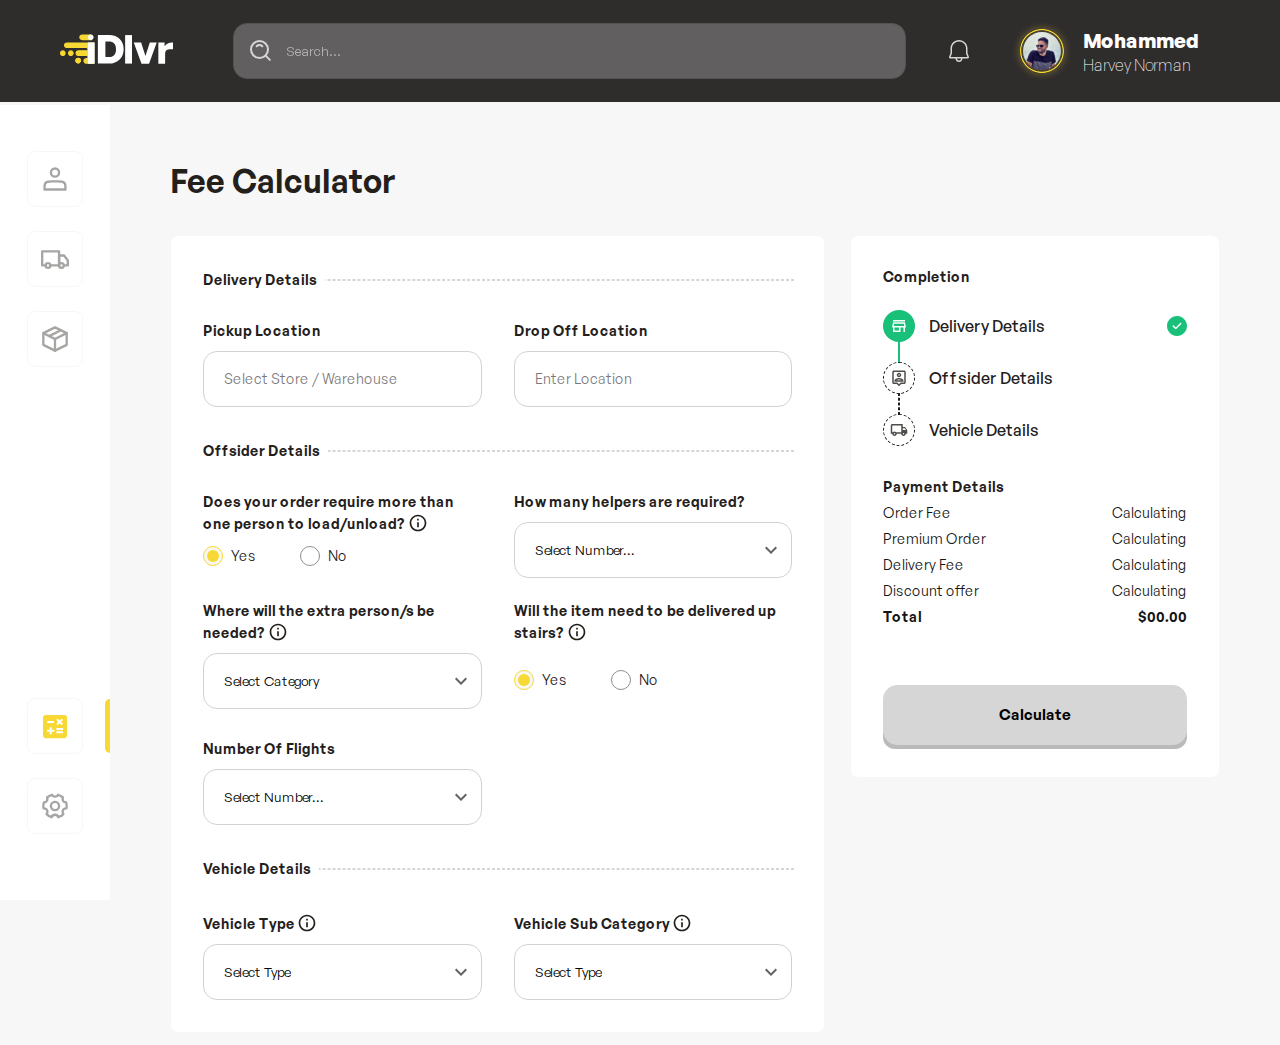
==== fee-calculator.html @ a2c68b31 "fee_calc_page" ====
<!DOCTYPE html>
<html lang="en">

<head>
    <meta charset="UTF-8">
    <meta name="viewport" content="width=device-width, initial-scale=1.0">
    <title>iDlvr</title>
    <link rel="stylesheet" href="./assets/css/style.css">
    <link rel="shortcut icon" href="./assets/images/idlvr_logo.svg" type="image/x-icon">
    <link rel="stylesheet" href="./assets/fonts/font.css">
    <link href="https://cdnjs.cloudflare.com/ajax/libs/font-awesome/4.7.0/css/font-awesome.css" rel="stylesheet" />

</head>

<body>

    <!-- header start -->

    <header>
        <div class="header_inner">
            <div class="header_left">
                <div class="logo">
                    <a href="index.html">
                    <img src="./assets/images/idlvr_logo.svg" alt="">
                </a>
                </div>
                <div class="search_bar">
                    <input type="text" name="" id="" placeholder="Search...">
                    <img src="./assets/images/search_icon.svg" alt="">
                </div>
            </div>
            <div class="header_right">
                <a href="#" class="notify" style="display: flex;">
                    <img src="./assets/images/notification.svg" alt="">
                </a>
                <div class="profile_outer">
                    <div class="imgb">
                        <img src="./assets/images/yellow_border.svg" alt="">
                        <img src="./assets/images/dummy_user.svg" alt="">
                    </div>
                    <div>
                        <b>Mohammed</b>
                        <span>Harvey Norman</span>
                    </div>
                </div>
                <div class="toggle_nav">
                    <img src="./assets/images/toggle_outer.svg" alt="">
                </div>
            </div>
        </div>
    </header>
    <!-- header ends-->
    <!-- sidebar start-->

    <!-- sidebar ends-->
    <div class="side_bar_outer">
        <div class="side_top">
            <ul>
                <li>
                    <a href="#">

                        <svg width="28" height="28" viewBox="0 0 28 28" fill="none" xmlns="http://www.w3.org/2000/svg">
                            <g opacity="0.4">
                                <path
                                    d="M14.0001 11.6667C16.2552 11.6667 18.0834 9.8385 18.0834 7.58333C18.0834 5.32817 16.2552 3.5 14.0001 3.5C11.7449 3.5 9.91675 5.32817 9.91675 7.58333C9.91675 9.8385 11.7449 11.6667 14.0001 11.6667Z"
                                    stroke="#23201C" stroke-width="2.33333" stroke-linecap="round"
                                    stroke-linejoin="round" />
                                <path
                                    d="M3.5 23.7997V24.4997H24.5V23.7997C24.5 21.1861 24.5 19.8793 23.9914 18.8811C23.544 18.003 22.83 17.2891 21.952 16.8416C20.9537 16.333 19.6469 16.333 17.0333 16.333H10.9667C8.35309 16.333 7.0463 16.333 6.04804 16.8416C5.16995 17.2891 4.45605 18.003 4.00864 18.8811C3.5 19.8793 3.5 21.1861 3.5 23.7997Z"
                                    stroke="#23201C" stroke-width="2.33333" stroke-linecap="round"
                                    stroke-linejoin="round" />
                            </g>
                        </svg>

                    </a>
                </li>
                <li class="">
                    <a href="index.html">
                        <svg width="28" height="28" viewBox="0 0 28 28" fill="none" xmlns="http://www.w3.org/2000/svg">
                            <g opacity="0.4" clip-path="url(#clip0_8318_560)">
                                <path
                                    d="M7.00008 22.7497C8.28875 22.7497 9.33341 21.705 9.33341 20.4163C9.33341 19.1277 8.28875 18.083 7.00008 18.083C5.71142 18.083 4.66675 19.1277 4.66675 20.4163C4.66675 21.705 5.71142 22.7497 7.00008 22.7497Z"
                                    stroke="#23201C" stroke-width="2.33333" stroke-linejoin="round" />
                                <path
                                    d="M20.4166 22.7497C21.7052 22.7497 22.7499 21.705 22.7499 20.4163C22.7499 19.1277 21.7052 18.083 20.4166 18.083C19.1279 18.083 18.0833 19.1277 18.0833 20.4163C18.0833 21.705 19.1279 22.7497 20.4166 22.7497Z"
                                    stroke="#23201C" stroke-width="2.33333" stroke-linejoin="round" />
                                <path d="M4.66675 20.417H1.16675V6.41699H18.0834V20.417H9.33341" stroke="#23201C"
                                    stroke-width="2.33333" stroke-linecap="round" stroke-linejoin="round" />
                                <path d="M18.0833 20.4167V10.5H23.0833L26.8333 15.4583V20.4167H23.2231" stroke="#23201C"
                                    stroke-width="2.33333" stroke-linecap="round" stroke-linejoin="round" />
                            </g>
                            <defs>
                                <clipPath id="clip0_8318_560">
                                    <rect width="28" height="28" fill="white" />
                                </clipPath>
                            </defs>
                        </svg>


                    </a>
                </li>
                <li>
                    <a href="#">
                        <svg width="28" height="28" viewBox="0 0 28 28" fill="none" xmlns="http://www.w3.org/2000/svg">
                            <g opacity="0.4">
                                <path
                                    d="M25.6666 8.16634L13.9999 2.33301L2.33325 8.16634V19.833L13.9999 25.6663L25.6666 19.833V8.16634Z"
                                    stroke="#23201C" stroke-width="2.33333" stroke-linejoin="round" />
                                <path d="M2.33325 8.16699L13.9999 14.0003" stroke="#23201C" stroke-width="2.33333"
                                    stroke-linecap="round" stroke-linejoin="round" />
                                <path d="M14 25.6667V14" stroke="#23201C" stroke-width="2.33333" stroke-linecap="round"
                                    stroke-linejoin="round" />
                                <path d="M25.6667 8.16699L14 14.0003" stroke="#23201C" stroke-width="2.33333"
                                    stroke-linecap="round" stroke-linejoin="round" />
                                <path d="M19.8334 5.25L8.16675 11.0833" stroke="#23201C" stroke-width="2.33333"
                                    stroke-linecap="round" stroke-linejoin="round" />
                            </g>
                        </svg>

                    </a>
                </li>
            </ul>
        </div>
        <div class="side_bottom">
            <ul>
                <li class="active">
                    <a href="fee-calculator.html" class="calc">
                        <svg width="24" height="25" viewBox="0 0 24 25" fill="none" xmlns="http://www.w3.org/2000/svg">
                            <path fill-rule="evenodd" clip-rule="evenodd"
                                d="M2.66667 0.875H21.3333C22.8 0.875 24 2.0375 24 3.45833V21.5417C24 22.9625 22.8 24.125 21.3333 24.125H2.66667C1.2 24.125 0 22.9625 0 21.5417V3.45833C0 2.0375 1.2 0.875 2.66667 0.875ZM14.7844 11.1438L16.6644 9.3225L18.5444 11.1438L19.9578 9.77458L18.0778 7.94042L19.9578 6.11917L18.5444 4.75L16.6644 6.57125L14.7844 4.75L13.3711 6.11917L15.2511 7.94042L13.3711 9.77458L14.7844 11.1438ZM4.33203 6.97168H10.9987V8.90918H4.33203V6.97168ZM13.332 17.3438H19.9987V19.2812H13.332V17.3438ZM19.9987 14.1145H13.332V16.052H19.9987V14.1145ZM8.66667 20.2499H6.66667V17.6666H4V15.7291H6.66667V13.1458H8.66667V15.7291H11.3333V17.6666H8.66667V20.2499Z"
                                fill="#F8D834" />
                        </svg>


                    </a>
                </li>
                <li>
                    <a href="#">
                        <svg width="28" height="28" viewBox="0 0 28 28" fill="none" xmlns="http://www.w3.org/2000/svg">
                            <g opacity="0.4">
                                <path
                                    d="M10.6655 25.183C8.71068 24.601 6.97065 23.5205 5.59284 22.0888C6.10682 21.4796 6.41659 20.6926 6.41659 19.8331C6.41659 17.9001 4.84958 16.3331 2.91659 16.3331C2.79966 16.3331 2.68406 16.3389 2.57008 16.3501C2.4148 15.5909 2.33325 14.8049 2.33325 13.9998C2.33325 12.7803 2.52037 11.6044 2.86746 10.4995C2.88381 10.4997 2.90018 10.4998 2.91659 10.4998C4.84958 10.4998 6.41659 8.93279 6.41659 6.99979C6.41659 6.44487 6.28745 5.92012 6.05758 5.45394C7.40682 4.19942 9.05356 3.26056 10.8803 2.75488C11.4591 3.88949 12.6388 4.66646 13.9999 4.66646C15.361 4.66646 16.5407 3.88949 17.1196 2.75488C18.9463 3.26056 20.593 4.19942 21.9423 5.45394C21.7124 5.92012 21.5833 6.44487 21.5833 6.99979C21.5833 8.93279 23.1503 10.4998 25.0833 10.4998C25.0997 10.4998 25.116 10.4997 25.1324 10.4995C25.4795 11.6044 25.6666 12.7803 25.6666 13.9998C25.6666 14.8049 25.585 15.5909 25.4298 16.3501C25.3158 16.3389 25.2002 16.3331 25.0833 16.3331C23.1503 16.3331 21.5833 17.9001 21.5833 19.8331C21.5833 20.6926 21.893 21.4796 22.407 22.0888C21.0292 23.5205 19.2892 24.601 17.3344 25.183C16.8832 23.7717 15.5609 22.7498 13.9999 22.7498C12.4389 22.7498 11.1166 23.7717 10.6655 25.183Z"
                                    stroke="#23201C" stroke-width="2.33333" stroke-linejoin="round" />
                                <path
                                    d="M14.0001 18.0837C16.2552 18.0837 18.0834 16.2555 18.0834 14.0003C18.0834 11.7452 16.2552 9.91699 14.0001 9.91699C11.7449 9.91699 9.91675 11.7452 9.91675 14.0003C9.91675 16.2555 11.7449 18.0837 14.0001 18.0837Z"
                                    stroke="#23201C" stroke-width="2.33333" stroke-linejoin="round" />
                            </g>
                        </svg>

                    </a>
                </li>
            </ul>
        </div>
    </div>
    <!-- section start -->
    <main>
        <!-- fee calculator start-->
        <section class="fee_calc">
            <div class="sec_header">
                <h1>Fee Calculator</h1>

            </div>
            <div class="delivery_detail_outer">
                <div class="delivery_form">
                    <form id="myForm" action="index.html" method="post">

                        <div>
                            <div class="dotted_heading">
                                <span>Delivery Details</span>
                            </div>

                            <div class="form_field_outer">
                                <div class="form_field">
                                    <label>Pickup Location</label>
                                    <input type="text" placeholder="Select Store / Warehouse">
                                </div>
                                <div class="form_field">
                                    <label>Drop Off Location</label>
                                    <input type="text" placeholder="Enter Location" id="location">
                                </div>
                            </div>
                        </div>
                        <div>
                            <div class="dotted_heading">
                                <span>Offsider Details</span>
                            </div>
                            <div class="form_field_outer does_your_order_outer">
                                <div class="form_field ">
                                    <label>
                                        Does your order require more than one person to load/unload?
                                        <img src="./assets/images/info_icon.svg" alt="">
                                    </label>
                                    <div class="selection_box">
                                        <div>
                                            <input type="radio" id="order_required_yes" name="order_required" checked>
                                            <label for="order_required_yes">Yes</label>
                                        </div>
                                        <div>
                                            <input type="radio" id="order_required_no" name="order_required">
                                            <label for="order_required_no">No</label>
                                        </div>
                                    </div>


                                </div>

                                <div class="form_field">
                                    <label>How many helpers are required?</label>
                                    <select>
                                        <option disabled selected>Select Number...</option>
                                        <option>1</option>
                                        <option>2</option>
                                        <option>3</option>
                                        <option>4</option>
                                    </select>
                                </div>
                            </div>
                            <div class="form_field_outer">
                                <div class="form_field">
                                    <label>Where will the extra person/s be needed?
                                        <img src="./assets/images/info_icon.svg" alt=""></label>
                                    <select>
                                        <option disabled selected>Select Category</option>
                                        <option>Category 1</option>
                                        <option>Category 2</option>
                                        <option>Category 3</option>
                                        <option>Category 4</option>
                                    </select>
                                </div>
                                <div class="form_field will_the_item">
                                    <label>Will the item need to be delivered up stairs?
                                        <img src="./assets/images/info_icon.svg" alt="">
                                    </label>
                                    <div class="selection_box">
                                        <div>
                                            <input type="radio" id="deliver_upstair_yes" name="deliver_upstair" checked>
                                            <label for="deliver_upstair_yes">Yes</label>
                                        </div>
                                        <div>
                                            <input type="radio" id="deliver_upstair_no" name="deliver_upstair">
                                            <label for="deliver_upstair_no">No</label>
                                        </div>
                                    </div>
                                </div>
                            </div>

                            <div class="form_field_outer">
                                <div class="form_field">
                                    <label>Number Of Flights</label>
                                    <select>
                                        <option disabled selected>Select Number...</option>
                                        <option>1</option>
                                        <option>2</option>
                                        <option>3</option>
                                        <option>4</option>
                                    </select>

                                </div>
                                <div class="form_field empty_box"></div>
                            </div>
                        </div>
                        <div>
                            <div class="dotted_heading">
                                <span>Vehicle Details</span>
                            </div>
                            <div class="form_field_outer">
                                <div class="form_field">

                                    <label>
                                        Vehicle Type
                                        <img src="./assets/images/info_icon.svg" alt="">
                                    </label>
                                    <select>
                                        <option disabled selected>Select Type</option>
                                        <option>2 Wheeler</option>
                                        <option>4 Wheeler</option>
                                    </select>
                                </div>
                                <div class="form_field">

                                    <label>
                                        Vehicle Sub Category
                                        <img src="./assets/images/info_icon.svg" alt="">
                                    </label>
                                    <select>
                                        <option disabled selected>Select Type</option>
                                        <option>Sedan</option>
                                        <option>Suv</option>
                                    </select>
                                </div>
                            </div>
                        </div>


                    </form>
                </div>
                <div class="delivery_amount">
                    <div class="heading">Completion</div>

                    <ul class="delivery_status">
                        <li>
                            <p>
                                <span class="imgb">
                                    <svg width="14" height="12" viewBox="0 0 14 12" fill="none"
                                        xmlns="http://www.w3.org/2000/svg">
                                        <path
                                            d="M11.77 3.75L12.22 6H1.78L2.23 3.75H11.77ZM13 0H1V1.5H13V0ZM13 2.25H1L0.25 6V7.5H1V12H8.5V7.5H11.5V12H13V7.5H13.75V6L13 2.25ZM2.5 10.5V7.5H7V10.5H2.5Z"
                                            fill="white" />
                                    </svg>
                                </span>
                                <b>Delivery Details</b>
                            </p>
                            <img src="./assets/images/green_tick.svg" alt="">
                        </li>
                        <li>
                            <p>
                                <span class="imgb">
                                    <svg width="14" height="17" viewBox="0 0 14 17" fill="none"
                                        xmlns="http://www.w3.org/2000/svg">
                                        <path
                                            d="M12.25 0.5H1.75C0.9175 0.5 0.25 1.175 0.25 2V12.5C0.25 13.325 0.9175 14 1.75 14H4.75L7 16.25L9.25 14H12.25C13.075 14 13.75 13.325 13.75 12.5V2C13.75 1.175 13.075 0.5 12.25 0.5ZM12.25 12.5H8.6275L8.185 12.9425L7 14.1275L5.8075 12.935L5.3725 12.5H1.75V2H12.25V12.5ZM7 7.25C8.2375 7.25 9.25 6.2375 9.25 5C9.25 3.7625 8.2375 2.75 7 2.75C5.7625 2.75 4.75 3.7625 4.75 5C4.75 6.2375 5.7625 7.25 7 7.25ZM7 4.25C7.4125 4.25 7.75 4.5875 7.75 5C7.75 5.4125 7.4125 5.75 7 5.75C6.5875 5.75 6.25 5.4125 6.25 5C6.25 4.5875 6.5875 4.25 7 4.25ZM11.5 10.685C11.5 8.81 8.5225 8 7 8C5.4775 8 2.5 8.81 2.5 10.685V11.75H11.5V10.685ZM4.36 10.25C4.915 9.8675 6.0325 9.5 7 9.5C7.9675 9.5 9.085 9.8675 9.64 10.25H4.36Z"
                                            fill="#23201C" />
                                    </svg>


                                </span>
                                <b>Offsider Details</b>
                            </p>
                            <img src="./assets/images/green_tick.svg" alt="">
                        </li>
                        <li>
                            <p>
                                <span class="imgb">
                                    <svg width="18" height="12" viewBox="0 0 18 12" fill="none"
                                        xmlns="http://www.w3.org/2000/svg">
                                        <path
                                            d="M15 3H12.75V0H2.25C1.425 0 0.75 0.675 0.75 1.5V9.75H2.25C2.25 10.995 3.255 12 4.5 12C5.745 12 6.75 10.995 6.75 9.75H11.25C11.25 10.995 12.255 12 13.5 12C14.745 12 15.75 10.995 15.75 9.75H17.25V6L15 3ZM14.625 4.125L16.095 6H12.75V4.125H14.625ZM4.5 10.5C4.0875 10.5 3.75 10.1625 3.75 9.75C3.75 9.3375 4.0875 9 4.5 9C4.9125 9 5.25 9.3375 5.25 9.75C5.25 10.1625 4.9125 10.5 4.5 10.5ZM6.165 8.25C5.7525 7.7925 5.1675 7.5 4.5 7.5C3.8325 7.5 3.2475 7.7925 2.835 8.25H2.25V1.5H11.25V8.25H6.165ZM13.5 10.5C13.0875 10.5 12.75 10.1625 12.75 9.75C12.75 9.3375 13.0875 9 13.5 9C13.9125 9 14.25 9.3375 14.25 9.75C14.25 10.1625 13.9125 10.5 13.5 10.5Z"
                                            fill="#23201C" />
                                    </svg>


                                </span>
                                <b>Vehicle Details</b>
                            </p>
                            <img src="./assets/images/green_tick.svg" alt="">
                        </li>
                    </ul>
                    <div class="payment_details">
                        <div class="heading">Payment Details</div>
                        <ul>
                            <li>
                                <span>Order Fee</span>
                                <span id="order_fee">Calculating</span>
                            </li>
                            <li>
                                <span>Premium Order</span>
                                <span id="premium_fee">Calculating</span>
                            </li>
                            <li>
                                <span>Delivery Fee</span>
                                <span id="delivery_fee">Calculating</span>
                            </li>
                            <li>
                                <span>Discount offer</span>
                                <span id="discount">Calculating</span>
                            </li>
                            <li>
                                <b>Total</b>
                                <b id="total_amount">$00.00</b>
                            </li>
                        </ul>
                    </div>

                    <div class="calculate_btn_outer">
                        <button type="button" id="calculate_again">Calculate Again</button>
                        <button type="submit" form="myForm" id="calculate_btn">
                            <span>Calculate </span></button>
                    </div>
                </div>
            </div>

        </section>

        <!-- fee calculator ends-->
    </main>
    <!-- section ends -->


    <script src="./assets/js/script.js"></script>


    <script>
        // js for form sending and alert showing start
document.getElementById('myForm').addEventListener('submit', function (event) {
    event.preventDefault();
    alert('Form Submit Successfully');
});

// js for form sending and alert showing ends

// js for changing data if location input is filled start
const locationField = document.getElementById('location');

locationField.addEventListener('input', () => {
    if (locationField.value.trim() !== '') {
        document.body.classList.add('form_filled');

        document.querySelector('#calculate_btn span').innerText = 'Start an Order';

        document.getElementById('order_fee').innerText = '$2.50';
        document.getElementById('premium_fee').innerText = '$5.00';
        document.getElementById('delivery_fee').innerText = '$00.00/6.8KM';
        document.getElementById('discount').innerText = '$14.00';
        document.getElementById('total_amount').innerText = '$21.50';

    } else {
        document.body.classList.remove('form_filled'); // Remove class if empty
    }
});
// js for changing data if location input is filled ends

    </script>
</body>

</html>
---- assets/css/style.css ----
body,*{
    margin: 0;
    padding: 0;
    box-sizing: border-box;
    font-family: 'GeneralSans';
    
}

body{
    background-color: #F7F7F7;

    color: #23201C;
}
input:focus,select:focus{
    outline: none;
}



input::placeholder {
    color: #D6D6D6;
    opacity: 0.7; 
  }
  
  input::-ms-input-placeholder { /* Edge 12 -18 */
    color: #D6D6D6;
  }


  select {
  -webkit-appearance: none;
  -moz-appearance: none;
  text-indent: 1px;
  background: url(../images/chevron_right.svg);
  background-repeat: no-repeat;
  background-position: 97%;
  background-size: 24px;
}


select:invalid {
    color: red;
  }
  option[value=""][disabled] {
    display: none;
  }
  option {
    color: red;
  }


[type="radio"]:checked,
[type="radio"]:not(:checked) {
    position: absolute;
    left: -9999px;
}

[type="radio"]:checked + label,
[type="radio"]:not(:checked) + label
{
    position: relative;
    padding-left: 28px;
    cursor: pointer;
    line-height: 20px;
    display: inline-block;
    color: #23201C;
    font-weight: 400;
}

[type="radio"]:checked + label:before,
[type="radio"]:not(:checked) + label:before {
    content: '';
    position: absolute;
    left: 0;
    top: 0;
    width: 18px;
    height: 18px;
    border: 1px solid #918F8D;
    border-radius: 100%;
    background:#fff;
}

[type="radio"]:checked + label:before{
    border: 1px solid #F8D834;
    background-color: #f7f7f4;
}

[type="radio"]:checked + label:after,
[type="radio"]:not(:checked) + label:after {
    content: '';
    width: 12px;
    height: 12px;
    background: #F8D834;
    position: absolute;
    top: 4px;
    left: 4px;
    border-radius: 100%;
    -webkit-transition: all 0.2s ease;
    transition: all 0.2s ease;
}

[type="radio"]:not(:checked) + label:after {
    opacity: 0;
    -webkit-transform: scale(0);
    transform: scale(0);
}
[type="radio"]:checked + label:after {
    opacity: 1;
    -webkit-transform: scale(1);
    transform: scale(1);
}


header{
    background-color: #2F2C2C;
    padding: 22px 0 ;
    position: fixed;
    top: 0;
    left: 0;
    width: 100%;
    z-index: 3;
}

.header_inner{
    display: flex;
    justify-content: space-between;
    align-items: center;
    gap: 43px;
    padding-left: 60px;
padding-right: 83px;
}

.header_left{
    display: flex;
    gap: 60px;
    align-items: center;
    width: 100%;
}

.header_right{
    width: 100%;
    max-width: 248px;
    display: flex;
    align-items: center;
    gap: 44px;
}
.header_left .search_bar{
    width: 100%;
    position: relative;
}

.header_left .search_bar input{
    width: 100%;
    border: 1px solid #555252;
    background-color: #615F60;
    height: 56px;
    padding: 16px  0 16px 52px;
    border-radius: 14px;
    
    color: #fff;
}

.header_left .search_bar img{
    position: absolute;
    top: 16px;
    left: 16px;
}

.profile_outer{
    display: flex;
    gap: 12px;
    align-items: center;
}

.profile_outer .imgb{
    position: relative;
    display: flex;
    align-items: center;
}

.profile_outer .imgb img + img{
    position: absolute;
    left: 10px;
    top: 10px;
    cursor: pointer;
}

.profile_outer b{
    font-size: 20px;
    color: #fff;
}

.profile_outer span{
    color: #fff;
    font-weight: 100;
}


.side_bar_outer {
    position: fixed;
    top: 105px;
    left: 0;
    height: calc(100% - 105px);
    background: #fff;
    padding: 46px 27px 66px;
    display: flex;
    flex-direction: column;
    overflow: auto;
    gap: 20px   ;
    justify-content: space-between;
    transition: all .5s;
    z-index: 2;
}

.side_bar_outer ul{
    list-style: none;
    display: flex;
    flex-direction: column;
    gap: 24px;
}

.side_bar_outer ul li a{
    display: block;
    border: 1.5px solid #F7F7F7;
    border-radius: 8px;
    /* padding: 14px; */
    width: 56px;
    height: 56px;
    display: flex;
    align-items: center;
    justify-content: center;
    position: relative;
}

.side_bar_outer ul li a:hover svg path{
    /* fill: #F8D834; */
    stroke: #F8D834;
    transition: all .5s;
    /* border-color: #F8D834; */
}

.side_bar_outer ul li a.calc:hover svg path{
    stroke: transparent;
    fill: #F8D834;
}

.side_bar_outer ul li.active a:after{
    content: '';
    width: 5px;
    height: 20px;
    background-color: #F8D834;
    position: absolute;
    top: 0;
    right: -28.26px;
    height: 100%;
    border-radius: 10px 0 0 10px;
    cursor: default;

}




.orders_sec,.fee_calc{
    margin:160px 60px 12px 170px;
    /* max-width: 2000px; */
}



.sec_header{
    display: flex;
    justify-content: space-between;
    margin-bottom: 57px;
    align-items: center;
}

.sec_header h1{
font-size: 32px;
font-weight: 600;
}

.orders_sec .sec_header .btns{
    display: flex;
    gap: 8px;
}

.orders_sec .sec_header .btns a{
    padding: 18px 15px;
    font-size: 15px;
    font-weight: 600;
    display: flex;
    align-items: center;
    gap: 7px;
    text-decoration: none;
    border-radius: 12px;

}

.orders_sec .sec_header .btns a:first-child{
background-color: #18C079;
color: #fff;
border: 1px solid #18C079;
transition: all .6s;
}

.orders_sec .sec_header .btns a:last-child{
    background-color: #F8D834;
    color: #000;
    border: 1px solid #F8D834;
transition: all .6s;
}

.orders_sec .sec_header .btns a:first-child:hover{
    opacity: .7;
    transition: all .6s;
}

.orders_sec .sec_header .btns a:hover{
    opacity: .7;
    transition: all .6s;
}

.orders_sec .order_number{
font-size: 16px;
font-weight: 600;
margin-bottom: 29px;
display: inline-block;
}

.orders_sec table{
    width: 100%;
    background-color: #fff;
     border-radius: 8px;
     border-collapse: collapse;
}

.orders_sec table thead td{
    padding: 40px 32px;
    font-size: 16px;
    font-weight: 600;
    color: #D6D6D6;
    border: 1.5px solid #F7F7F7;
    border-top: none;
    /* border-bottom: none; */

}

.orders_sec table tbody td{
    padding: 40px 32px;
    color: #23201C;
}

.orders_sec table tbody tr{
    border-top: 2px solid #efefef;
}
.orders_sec table thead td:first-child,.orders_sec table thead td:last-child{
    border: none;
    border-bottom: 1.5px solid #F7F7F7;
}

.orders_sec table thead td:nth-child(2),.orders_sec table tbody td:nth-child(2){
    border-left: 0;
    padding-left: 10px;
}

td.checkbox {
    text-align: center;
    
    padding: 44px 0 32px !important;
    display: flex;
    align-items: center;
    justify-content: center;
}


.orders_sec table tbody td b{
    font-weight: 500;
}



.checkbox input[type=checkbox] {
	-moz-appearance:none;
	-webkit-appearance:none;
	-o-appearance:none;
	outline: none;
	content: none;	
    cursor: pointer;
}

.checkbox  input[type=checkbox]:before {
	font-family: "FontAwesome";
    content: "\f00c";
    font-size: 15px;
    color: transparent !important;
    background: #fff;
    display: block;
    width: 24px;
    height: 24px;
    border: 2px solid #F7F7F7;
    border-radius: 3px;
    display: flex;
    align-items: center;
    justify-content: center;
}
.checkbox  input[type=checkbox]:checked:before {

	color: #f8d834 !important;
}

.toggle_outer {
    display: flex;
    justify-content: space-between;
    align-items: center;
}


.toggle_btn {
    width: 30px;
    height: 30px;
    border: 2px solid #F7F7F7;
    display: flex;
    justify-content: space-between;
    padding: 5px;
    align-items: center;
    cursor: pointer;
    border-radius: 4px;
    transition: all .5s;
}


.toggle_btn:hover{
    /* background-color: #F8D834; */
    border-color: #f8d734bd;
    border-radius: 4px;
    transition: all .5s;
}


.toggle_btn span {
    width: 3px;
    height: 3px;
    background: #000;
    display: block;
    border-radius: 50%;
}


.toggle_sidebar,.pagination,.chat_box{
    display: none;
}


.status{
    padding: 4px 12px 4px 30px;
    font-size: 16px;
    font-weight: 500;
position: relative;
display: inline-block;
border-radius: 20px;
}

.status::before{
    content: '';
position: absolute;
top: 11px;
width: 8px;
height: 8px;
left: 12px;
border-radius: 50%;
}

.ongoing{
    color:#DFC021;
    background-color: #FDF6CE;
}
.ongoing::before{
    background-color: #DFC021;
}
.open{
    color:#23201C;
    background-color: #CAC9C9;
}
.open::before{
    background-color: #23201C;
}
.closed{
    color:#18C079;
    background-color: #C7F0DF;
}
.closed::before{
    background-color: #18C079;
}

.toggle_nav{
    display: none;
}

.fee_calc .sec_header{
    margin-bottom: 32px;
}



.delivery_detail_outer {
    display: flex;
    align-items: flex-start;
    gap: 25px;
}

.delivery_detail_outer>div {
    width: 100%;
    border: 1px solid #F7F7F7;
    background-color: #fff;
    border-radius: 8px;
    padding: 32px;
}


.delivery_detail_outer>div+div{
    max-width: 370px;
}

.dotted_heading {
    position: relative;
    margin-bottom: 32px;
}
.dotted_heading span{
    background-color: #fff;
    position: relative;
    z-index: 1;
    padding-right: 8px;
    font-weight: 600;
    font-size: 14px;
}
.dotted_heading:after {
    content: '';
    border: 1px dashed #D6D6D6;
    width: 100%;
    position: absolute;
    left: 0;
    top: 11px;
}

.form_field_outer{
    display: flex;
    gap: 32px;
    align-items: flex-start;
    margin-bottom: 24px;
}

.form_field_outer>div{
    width: 100%;
}
.form_field_outer label{
    display: block;
    font-size: 14px;
    font-weight: 600;
    color: #23201C;
    margin-bottom: 11px;
}
.form_field_outer input{
    padding: 18px 20px;
    width: 100%;
    border: 1px solid #d3d2d2;
    border-radius: 14px;
    font-size: 14px;
    font-weight: 500;
    color: #23201C;
}

.form_field_outer input::placeholder{
    opacity: 0.6;
    color: #23201C;
    font-weight: 400;
}
.delivery_form>form>div{
    margin-bottom: 32px;
}
.delivery_form>form>div:last-child,.delivery_form>form>div:last-child .form_field_outer{
    margin: 0;
}

.selection_box{
    display: flex;
}
.selection_box label{
    margin: 0;
}
.selection_box>div {
    width: 35%;
}

.form_field_outer select{
    padding: 19px;
    width: 100%;
    border: 1px solid #d3d2d2;
    border-radius: 14px;
}

.form_field_outer label img {
    position: relative;
    top: 3px;
}

.delivery_amount .heading{
    margin-bottom: 24px;
    font-weight: 600;
    font-size: 14px;
}

.will_the_item label{
    margin-bottom: 26px;
}

.delivery_status li{
    display: flex;
    align-items: center;
    justify-content: space-between;
    margin-bottom: 20px;
}

.delivery_status li b{
    font-weight: 500;
}
.delivery_status li p{
    display: flex;
    align-items: center;
    gap: 14px;
}

.delivery_status li .imgb{
    display: flex;
    align-items: center;
    justify-content: center;
    width: 32px;
    height: 32px;
    border-radius: 50%;
    border: 1.8px dashed #23201C;
    position: relative;
}


.delivery_status li .imgb::after {
    content: '';
    height: 69%;
    width: 0px;
    border: 1px dashed #23201C;
    position: absolute;
    bottom: -74%;
    /* z-index: -1; */
}

.delivery_status li:not(:first-child) .imgb svg path{
    fill: #4f4d49;
}
.delivery_status{
    margin-bottom: 32px;

}

.delivery_status li:first-child .imgb{
background-color: #18C079;
border-color: #18C079;
}

.delivery_status li:first-child .imgb::after {
    border: 1px solid #18C079;
}


.delivery_status li .imgb::after {

}
.delivery_status li:last-child .imgb::after{
    display: none;
}

.delivery_status li:not(:first-child)>img {
    display: none;
}

.delivery_status li>img {
    display: block;
}

.payment_details .heading{
    margin-bottom: 8px;
}

.payment_details ul li{
    display: flex;
    justify-content: space-between;
    margin-bottom: 8px;
    font-size: 14px;
    color: #141414;
}

.payment_details ul li b{
    font-weight: 600;
}

button#calculate_again{
    display: none;
    margin-bottom: 16px;
}

button#calculate_again:hover{
    border: 1px solid #F8D834;
    background-color: #F8D834;
    transition: all .5s;
}
.calculate_btn_outer{
    margin-top: 59px;
}

.calculate_btn_outer button{
    padding: 20px 0;
    width: 100%;
    transition: all .5s;
    
    cursor: pointer;
    border-radius: 12px;
    border: 1px solid #23201C;
    background-color: transparent;
    font-size: 15px;
    font-weight: 600;

}

#calculate_btn{
    
    border: none;
    position: relative;
    z-index: 22;  
    padding: 0;
}

#calculate_btn span{
    background-color: #D6D6D6;
    border: 1px solid #D6D6D6;
    display: block;
    z-index: 1;
    position: relative;
    padding: 20px 0;
    border-radius: 14px;
    transition: all .5s;
    line-height: 1.2;
}

.form_filled  #calculate_btn:hover{
    opacity: .7;
    transition: all .5s;
}

#calculate_btn:after{
    content: '';
    position: absolute;
    bottom: -4px;
    left: 0;
    width: 100%;
    height: 40px;
    background-color: #BABABA;
    border-radius: 12px;
    
    z-index: -1; /* Set the z-index lower than the button */
}



.form_filled #calculate_btn span{
    background-color: #F8D834;
    border: 1px solid #F8D834;
    
}

.form_filled  #calculate_btn:after{
    background-color: #DABE2E;
}

.form_filled button#calculate_again{
    display: block;
}

.form_filled .delivery_status li:not(:first-child)>img{
    display: block;
}


.form_filled  .delivery_status li .imgb::after{
    border: 1px solid #18C079;

}
.form_filled  .delivery_status li .imgb{
    background-color: #18C079;
    border-color: #18C079;
}

.form_filled  .delivery_status li:not(:first-child)  svg path{
    fill: #fff;
}


@media (max-width:1280px) {
    
    .orders_sec table tbody td{
        min-width:175px;
    }

    td.checkbox{
        min-width: auto !important;
    }

    .table-container {
        overflow: auto;
        padding-bottom: 20px;
    }

    .table-container::-webkit-scrollbar {
        width: 12px; 
        height: 8px; 
      }
       
      .table-container::-webkit-scrollbar-track {
        background: #EFEFEF;
        border-radius: 20px;
      }
       
      .table-container::-webkit-scrollbar-thumb {
        background: #D6D6D6; 
        border-radius: 20px 0 0 20px;
      }
      
}


@media (max-width:1200px) {
    .delivery_detail_outer{
        display: block;

    }

    .delivery_detail_outer>div{
        border: none;
        border-radius: 0;
    }
    .fee_calc{
        margin-bottom: 20px;
    }

    .delivery_detail_outer>div+div{
        max-width: 100%;
    }

}
@media (max-width:991px) {

    header{
        padding: 15px 0;
    }
    .header_inner{
        gap: 28px;
        padding-left: 30px;
        padding-right: 50px;
    }
    .header_left{
        gap: 30px;
    }
    .header_right{
        gap: 23px;
    }
 
    .orders_sec,.fee_calc{
        margin: 126px 43px 11px 146px;
    }

    .orders_sec .sec_header .btns a{
        font-size: 0px;
        display: block;
        
    }
    .orders_sec .sec_header .btns{
        gap: 12px;
    }

    .side_bar_outer{
        top: 88px;
        height: calc(100% - 88px);
    }
}


@media (max-width:767px) {
    header{
        padding: 30px 0;
    }

    .header_inner{
        gap: 0px;
        padding: 0 20px;
    }

    .logo img{
        max-width: 96px;
        min-width: 96px;
        width: 100%;

    }

    .header_left .search_bar{
        display: flex;
    }
    .header_left .search_bar input{
        display: none;
    }
    .header_left .search_bar img{
        position: static;
    }

    .header_left{
        gap: 45px;
    }

    .profile_outer b,.profile_outer span{
        display: none;
    }
    .profile_outer{
        display: block;
    }

    
 
    .profile_outer .imgb{
        width: 40px;
        height: 40px;
    }
    .profile_outer .imgb img {
        width: 100%;
    }

    .profile_outer .imgb img + img{
        left: 8px;
    top: 7px;
    
    width: 24px;
    height: 25px;
    }

    .toggle_nav{
        display: block;
    }
    
    .header_left .search_bar,.header_inner>div{
        width: auto;
    }

    .orders_sec,.fee_calc{
        margin: 140px 20px 0;
    }

    .orders_sec .sec_header .btns a{
        padding: 16px;
    }

    .sec_header h1{
        font-size: 18px;
    }

    .sec_header{
        margin-bottom: 14px;
    }
    .orders_sec .order_number{
        font-size: 14px;
        margin-bottom: 0;
    }

    .order_number_outer{
        display: flex;
        justify-content: space-between;
        align-items: center;
        margin-bottom: 10px;
    }

    .toggle_sidebar{
        display: block;
        background-color: #fff;
        width: 44px;
        cursor: pointer;
        height: 44px;
        display: flex;
        align-items: center;
        justify-content: center;
        border-radius: 8px;
    }

    .chat_box{
        position: fixed;
        display: block;
        bottom: 0;
        /* cursor: default; */
    right: 0;
    }

    .pagination{
        display: flex;
        list-style: none;
        align-items: center;
        justify-content: center;
        margin: 28px 0 73px;
        gap: 35px;
    }
    .pagination li{
        display: flex;
    }
    .pagination span{
        display: block;
        width: 36px;
        height: 36px;
        background-color: #000;
        color: #fff;
        border-radius: 50%;
        display: flex;
        align-items: center;
        justify-content: center;
    }

    .pagination img{
        cursor: pointer;
    }
    .orders_sec table tbody td{
        padding: 32px;
    }

    td.checkbox{
        padding: 37px 0 32px !important;
    }
    .orders_sec table thead td{
        padding: 24px;
        white-space: nowrap;
    }

    .fee_calc{
        margin: 155px 0 0;
    }
    .fee_calc .sec_header{
        margin: 0 20px 37px;
    }

    .delivery_detail_outer>div{
        padding: 32px 20px;
    }
    .form_field_outer{
        flex-direction: column;
        gap: 24px;
    }


.does_your_order_outer{
    gap: 34px !important;
}

.will_the_item label{
    margin-bottom: 17px;
}
.form_field.empty_box{
    display: none;
}

.delivery_form{
    padding-bottom: 0px !important;
}

.delivery_status{
    margin-bottom: 24px;
}

.calculate_btn_outer{
    margin-top: 24px;
}
.delivery_amount{
    padding-bottom: 28px !important;
}

.side_bar_outer{
    left: -100%;
    transition: all .5s;
}

.sidebar_active .side_bar_outer{
    left: 0;
    /* transition: all .5s; */
}

}


@media (max-width:375px) {
    .header_left{
        gap: 30px;
    }

    .logo img{
        min-width:70px;
        max-width: 70px;
    }

}
---- assets/fonts/font.css ----
@font-face {
    font-family: 'GeneralSans';
    src: url('../fonts/GeneralSans-Extralight.woff2') format('woff2'),
         url('../fonts/GeneralSans-Extralight.woff') format('woff'),
         url('../fonts/GeneralSans-Extralight.ttf') format('truetype');
    font-weight: 200;
    font-display: swap;
    font-style: normal;
  }
  /* @font-face {
    font-family: 'GeneralSans-ExtralightItalic';
    src: url('../fonts/GeneralSans-ExtralightItalic.woff2') format('woff2'),
         url('../fonts/GeneralSans-ExtralightItalic.woff') format('woff'),
         url('../fonts/GeneralSans-ExtralightItalic.ttf') format('truetype');
    font-weight: 200;
    font-display: swap;
    font-style: italic;
  } */
  @font-face {
    font-family: 'GeneralSans';
    src: url('../fonts/GeneralSans-Light.woff2') format('woff2'),
         url('../fonts/GeneralSans-Light.woff') format('woff'),
         url('../fonts/GeneralSans-Light.ttf') format('truetype');
    font-weight: 300;
    font-display: swap;
    font-style: normal;
  }
  /* @font-face {
    font-family: 'GeneralSans-LightItalic';
    src: url('../fonts/GeneralSans-LightItalic.woff2') format('woff2'),
         url('../fonts/GeneralSans-LightItalic.woff') format('woff'),
         url('../fonts/GeneralSans-LightItalic.ttf') format('truetype');
    font-weight: 300;
    font-display: swap;
    font-style: italic;
  } */
  @font-face {
    font-family: 'GeneralSans';
    src: url('../fonts/GeneralSans-Regular.woff2') format('woff2'),
         url('../fonts/GeneralSans-Regular.woff') format('woff'),
         url('../fonts/GeneralSans-Regular.ttf') format('truetype');
    font-weight: 400;
    font-display: swap;
    font-style: normal;
  }
  /* @font-face {
    font-family: 'GeneralSans-Italic';
    src: url('../fonts/GeneralSans-Italic.woff2') format('woff2'),
         url('../fonts/GeneralSans-Italic.woff') format('woff'),
         url('../fonts/GeneralSans-Italic.ttf') format('truetype');
    font-weight: 400;
    font-display: swap;
    font-style: italic;
  } */
  @font-face {
    font-family: 'GeneralSans';
    src: url('../fonts/GeneralSans-Medium.woff2') format('woff2'),
         url('../fonts/GeneralSans-Medium.woff') format('woff'),
         url('../fonts/GeneralSans-Medium.ttf') format('truetype');
    font-weight: 500;
    font-display: swap;
    font-style: normal;
  }
  /* @font-face {
    font-family: 'GeneralSans-MediumItalic';
    src: url('../fonts/GeneralSans-MediumItalic.woff2') format('woff2'),
         url('../fonts/GeneralSans-MediumItalic.woff') format('woff'),
         url('../fonts/GeneralSans-MediumItalic.ttf') format('truetype');
    font-weight: 500;
    font-display: swap;
    font-style: italic;
  } */
  @font-face {
    font-family: 'GeneralSans';
    src: url('../fonts/GeneralSans-Semibold.woff2') format('woff2'),
         url('../fonts/GeneralSans-Semibold.woff') format('woff'),
         url('../fonts/GeneralSans-Semibold.ttf') format('truetype');
    font-weight: 600;
    font-display: swap;
    font-style: normal;
  }
  /* @font-face {
    font-family: 'GeneralSans-SemiboldItalic';
    src: url('../fonts/GeneralSans-SemiboldItalic.woff2') format('woff2'),
         url('../fonts/GeneralSans-SemiboldItalic.woff') format('woff'),
         url('../fonts/GeneralSans-SemiboldItalic.ttf') format('truetype');
    font-weight: 600;
    font-display: swap;
    font-style: italic;
  } */
  @font-face {
    font-family: 'GeneralSans';
    src: url('../fonts/GeneralSans-Bold.woff2') format('woff2'),
         url('../fonts/GeneralSans-Bold.woff') format('woff'),
         url('../fonts/GeneralSans-Bold.ttf') format('truetype');
    font-weight: 700;
    font-display: swap;
    font-style: normal;
  }
  /* @font-face {
    font-family: 'GeneralSans-BoldItalic';
    src: url('../fonts/GeneralSans-BoldItalic.woff2') format('woff2'),
         url('../fonts/GeneralSans-BoldItalic.woff') format('woff'),
         url('../fonts/GeneralSans-BoldItalic.ttf') format('truetype');
    font-weight: 700;
    font-display: swap;
    font-style: italic;
  } */
  
  /* @font-face {
    font-family: 'GeneralSans-Variable';
    src: url('../fonts/GeneralSans-Variable.woff2') format('woff2'),
         url('../fonts/GeneralSans-Variable.woff') format('woff'),
         url('../fonts/GeneralSans-Variable.ttf') format('truetype');
    font-weight: 200 700;
    font-display: swap;
    font-style: normal;
  }
  
  @font-face {
    font-family: 'GeneralSans-VariableItalic';
    src: url('../fonts/GeneralSans-VariableItalic.woff2') format('woff2'),
         url('../fonts/GeneralSans-VariableItalic.woff') format('woff'),
         url('../fonts/GeneralSans-VariableItalic.ttf') format('truetype');
    font-weight: 200 700;
    font-display: swap;
    font-style: italic;
  } */
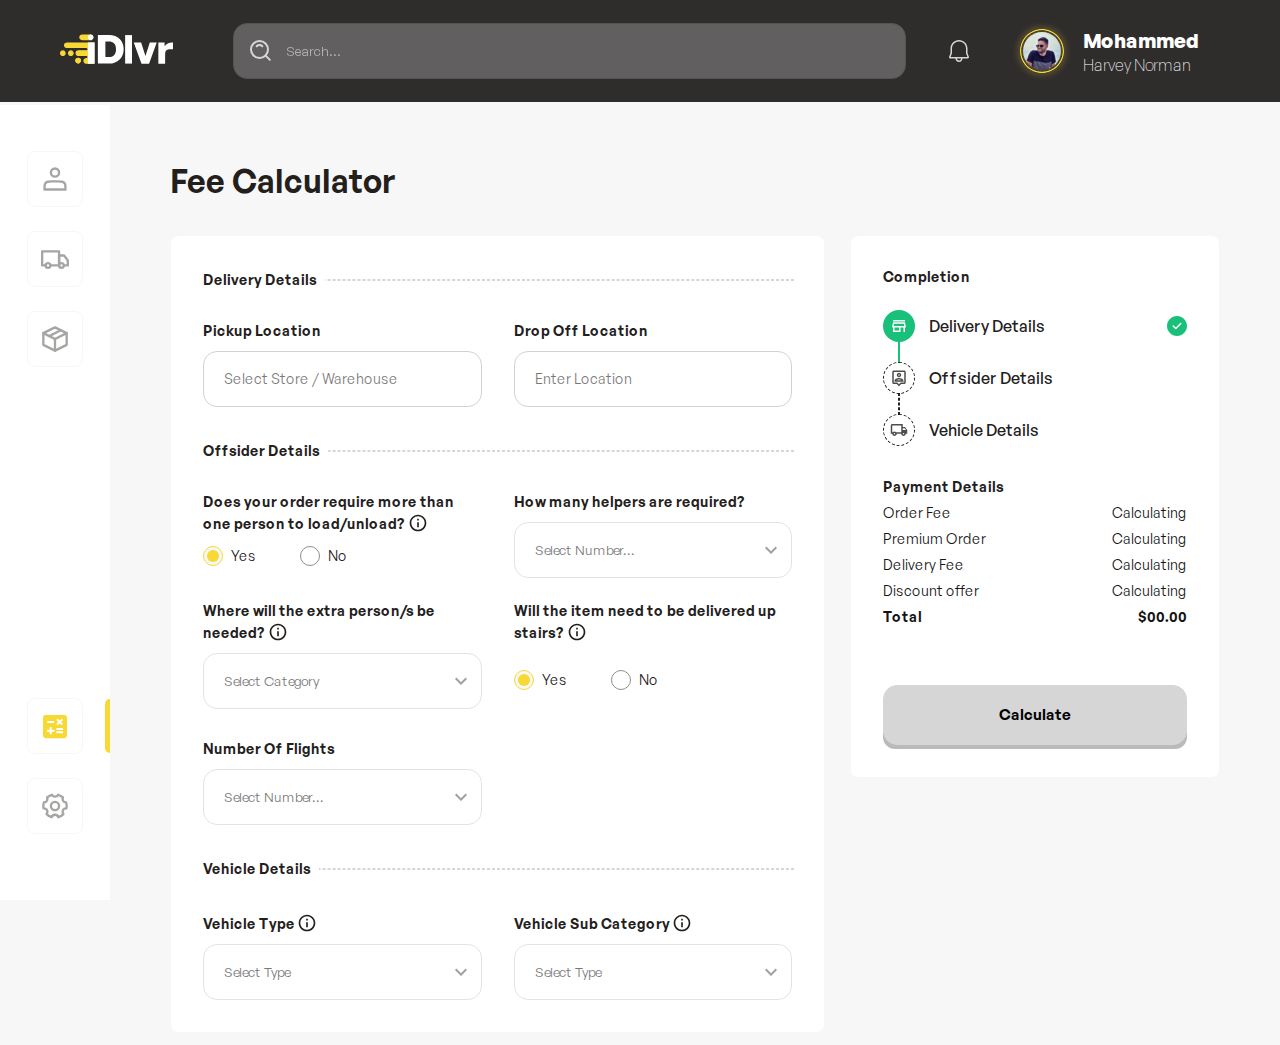
==== commit 611dff9f: "dots_change" ====
--- a/fee-calculator.html
+++ b/fee-calculator.html
@@ -1,425 +1,409 @@
 <!DOCTYPE html>
 <html lang="en">
-
-<head>
-    <meta charset="UTF-8">
-    <meta name="viewport" content="width=device-width, initial-scale=1.0">
-    <title>iDlvr</title>
-    <link rel="stylesheet" href="./assets/css/style.css">
-    <link rel="shortcut icon" href="./assets/images/idlvr_logo.svg" type="image/x-icon">
-    <link rel="stylesheet" href="./assets/fonts/font.css">
-    <link href="https://cdnjs.cloudflare.com/ajax/libs/font-awesome/4.7.0/css/font-awesome.css" rel="stylesheet" />
-
-</head>
-
-<body>
-
-    <!-- header start -->
-
-    <header>
-        <div class="header_inner">
+   <head>
+      <meta charset="UTF-8">
+      <meta name="viewport" content="width=device-width, initial-scale=1.0">
+      <title>iDlvr</title>
+      <link rel="stylesheet" href="./assets/css/style.css">
+      <link rel="shortcut icon" href="./assets/images/idlvr_logo.svg" type="image/x-icon">
+      <link rel="stylesheet" href="./assets/fonts/font.css">
+      <link href="https://cdnjs.cloudflare.com/ajax/libs/font-awesome/4.7.0/css/font-awesome.css" rel="stylesheet" />
+   </head>
+   <body>
+      <!-- header start -->
+      <header>
+         <div class="header_inner">
             <div class="header_left">
-                <div class="logo">
-                    <a href="index.html">
-                    <img src="./assets/images/idlvr_logo.svg" alt="">
-                </a>
-                </div>
-                <div class="search_bar">
-                    <input type="text" name="" id="" placeholder="Search...">
-                    <img src="./assets/images/search_icon.svg" alt="">
-                </div>
+               <div class="logo">
+                  <a href="index.html">
+                  <img src="./assets/images/idlvr_logo.svg" alt="">
+                  </a>
+               </div>
+               <div class="search_bar">
+                  <input type="text" name="" id="" placeholder="Search...">
+                  <img src="./assets/images/search_icon.svg" alt="">
+               </div>
             </div>
             <div class="header_right">
-                <a href="#" class="notify" style="display: flex;">
-                    <img src="./assets/images/notification.svg" alt="">
-                </a>
-                <div class="profile_outer">
-                    <div class="imgb">
-                        <img src="./assets/images/yellow_border.svg" alt="">
-                        <img src="./assets/images/dummy_user.svg" alt="">
-                    </div>
-                    <div>
-                        <b>Mohammed</b>
-                        <span>Harvey Norman</span>
-                    </div>
-                </div>
-                <div class="toggle_nav">
-                    <img src="./assets/images/toggle_outer.svg" alt="">
-                </div>
+               <a href="#" class="notify" style="display: flex;">
+               <img src="./assets/images/notification.svg" alt="">
+               </a>
+               <div class="profile_outer">
+                  <div class="imgb">
+                     <img src="./assets/images/yellow_border.svg" alt="">
+                     <img src="./assets/images/dummy_user.svg" alt="">
+                  </div>
+                  <div>
+                     <b>Mohammed</b>
+                     <span>Harvey Norman</span>
+                  </div>
+               </div>
+               <div class="toggle_nav">
+                  <img src="./assets/images/toggle_outer.svg" alt="">
+               </div>
             </div>
-        </div>
-    </header>
-    <!-- header ends-->
-    <!-- sidebar start-->
-
-    <!-- sidebar ends-->
-    <div class="side_bar_outer">
-        <div class="side_top">
+         </div>
+      </header>
+      <!-- header ends-->
+      <!-- sidebar start-->
+      <!-- sidebar ends-->
+      <div class="side_bar_outer">
+         <div class="side_top">
             <ul>
-                <li>
-                    <a href="#">
-
-                        <svg width="28" height="28" viewBox="0 0 28 28" fill="none" xmlns="http://www.w3.org/2000/svg">
-                            <g opacity="0.4">
-                                <path
-                                    d="M14.0001 11.6667C16.2552 11.6667 18.0834 9.8385 18.0834 7.58333C18.0834 5.32817 16.2552 3.5 14.0001 3.5C11.7449 3.5 9.91675 5.32817 9.91675 7.58333C9.91675 9.8385 11.7449 11.6667 14.0001 11.6667Z"
-                                    stroke="#23201C" stroke-width="2.33333" stroke-linecap="round"
-                                    stroke-linejoin="round" />
-                                <path
-                                    d="M3.5 23.7997V24.4997H24.5V23.7997C24.5 21.1861 24.5 19.8793 23.9914 18.8811C23.544 18.003 22.83 17.2891 21.952 16.8416C20.9537 16.333 19.6469 16.333 17.0333 16.333H10.9667C8.35309 16.333 7.0463 16.333 6.04804 16.8416C5.16995 17.2891 4.45605 18.003 4.00864 18.8811C3.5 19.8793 3.5 21.1861 3.5 23.7997Z"
-                                    stroke="#23201C" stroke-width="2.33333" stroke-linecap="round"
-                                    stroke-linejoin="round" />
-                            </g>
-                        </svg>
-
-                    </a>
-                </li>
-                <li class="">
-                    <a href="index.html">
-                        <svg width="28" height="28" viewBox="0 0 28 28" fill="none" xmlns="http://www.w3.org/2000/svg">
-                            <g opacity="0.4" clip-path="url(#clip0_8318_560)">
-                                <path
-                                    d="M7.00008 22.7497C8.28875 22.7497 9.33341 21.705 9.33341 20.4163C9.33341 19.1277 8.28875 18.083 7.00008 18.083C5.71142 18.083 4.66675 19.1277 4.66675 20.4163C4.66675 21.705 5.71142 22.7497 7.00008 22.7497Z"
-                                    stroke="#23201C" stroke-width="2.33333" stroke-linejoin="round" />
-                                <path
-                                    d="M20.4166 22.7497C21.7052 22.7497 22.7499 21.705 22.7499 20.4163C22.7499 19.1277 21.7052 18.083 20.4166 18.083C19.1279 18.083 18.0833 19.1277 18.0833 20.4163C18.0833 21.705 19.1279 22.7497 20.4166 22.7497Z"
-                                    stroke="#23201C" stroke-width="2.33333" stroke-linejoin="round" />
-                                <path d="M4.66675 20.417H1.16675V6.41699H18.0834V20.417H9.33341" stroke="#23201C"
-                                    stroke-width="2.33333" stroke-linecap="round" stroke-linejoin="round" />
-                                <path d="M18.0833 20.4167V10.5H23.0833L26.8333 15.4583V20.4167H23.2231" stroke="#23201C"
-                                    stroke-width="2.33333" stroke-linecap="round" stroke-linejoin="round" />
-                            </g>
-                            <defs>
-                                <clipPath id="clip0_8318_560">
-                                    <rect width="28" height="28" fill="white" />
-                                </clipPath>
-                            </defs>
-                        </svg>
+               <li>
+                  <a href="#">
+                     <svg width="28" height="28" viewBox="0 0 28 28" fill="none" xmlns="http://www.w3.org/2000/svg">
+                        <g opacity="0.4">
+                           <path
+                              d="M14.0001 11.6667C16.2552 11.6667 18.0834 9.8385 18.0834 7.58333C18.0834 5.32817 16.2552 3.5 14.0001 3.5C11.7449 3.5 9.91675 5.32817 9.91675 7.58333C9.91675 9.8385 11.7449 11.6667 14.0001 11.6667Z"
+                              stroke="#23201C" stroke-width="2.33333" stroke-linecap="round"
+                              stroke-linejoin="round" />
+                           <path
+                              d="M3.5 23.7997V24.4997H24.5V23.7997C24.5 21.1861 24.5 19.8793 23.9914 18.8811C23.544 18.003 22.83 17.2891 21.952 16.8416C20.9537 16.333 19.6469 16.333 17.0333 16.333H10.9667C8.35309 16.333 7.0463 16.333 6.04804 16.8416C5.16995 17.2891 4.45605 18.003 4.00864 18.8811C3.5 19.8793 3.5 21.1861 3.5 23.7997Z"
+                              stroke="#23201C" stroke-width="2.33333" stroke-linecap="round"
+                              stroke-linejoin="round" />
+                        </g>
+                     </svg>
+                  </a>
+               </li>
+               <li class="">
+                  <a href="index.html">
+                     <svg width="28" height="28" viewBox="0 0 28 28" fill="none" xmlns="http://www.w3.org/2000/svg">
+                        <g opacity="0.4" clip-path="url(#clip0_8318_560)">
+                           <path
+                              d="M7.00008 22.7497C8.28875 22.7497 9.33341 21.705 9.33341 20.4163C9.33341 19.1277 8.28875 18.083 7.00008 18.083C5.71142 18.083 4.66675 19.1277 4.66675 20.4163C4.66675 21.705 5.71142 22.7497 7.00008 22.7497Z"
+                              stroke="#23201C" stroke-width="2.33333" stroke-linejoin="round" />
+                           <path
+                              d="M20.4166 22.7497C21.7052 22.7497 22.7499 21.705 22.7499 20.4163C22.7499 19.1277 21.7052 18.083 20.4166 18.083C19.1279 18.083 18.0833 19.1277 18.0833 20.4163C18.0833 21.705 19.1279 22.7497 20.4166 22.7497Z"
+                              stroke="#23201C" stroke-width="2.33333" stroke-linejoin="round" />
+                           <path d="M4.66675 20.417H1.16675V6.41699H18.0834V20.417H9.33341" stroke="#23201C"
+                              stroke-width="2.33333" stroke-linecap="round" stroke-linejoin="round" />
+                           <path d="M18.0833 20.4167V10.5H23.0833L26.8333 15.4583V20.4167H23.2231" stroke="#23201C"
+                              stroke-width="2.33333" stroke-linecap="round" stroke-linejoin="round" />
+                        </g>
+                        <defs>
+                           <clipPath id="clip0_8318_560">
+                              <rect width="28" height="28" fill="white" />
+                           </clipPath>
+                        </defs>
+                     </svg>
+                  </a>
+               </li>
+               <li>
+                  <a href="#">
+                     <svg width="28" height="28" viewBox="0 0 28 28" fill="none" xmlns="http://www.w3.org/2000/svg">
+                        <g opacity="0.4">
+                           <path
+                              d="M25.6666 8.16634L13.9999 2.33301L2.33325 8.16634V19.833L13.9999 25.6663L25.6666 19.833V8.16634Z"
+                              stroke="#23201C" stroke-width="2.33333" stroke-linejoin="round" />
+                           <path d="M2.33325 8.16699L13.9999 14.0003" stroke="#23201C" stroke-width="2.33333"
+                              stroke-linecap="round" stroke-linejoin="round" />
+                           <path d="M14 25.6667V14" stroke="#23201C" stroke-width="2.33333" stroke-linecap="round"
+                              stroke-linejoin="round" />
+                           <path d="M25.6667 8.16699L14 14.0003" stroke="#23201C" stroke-width="2.33333"
+                              stroke-linecap="round" stroke-linejoin="round" />
+                           <path d="M19.8334 5.25L8.16675 11.0833" stroke="#23201C" stroke-width="2.33333"
+                              stroke-linecap="round" stroke-linejoin="round" />
+                        </g>
+                     </svg>
+                  </a>
+               </li>
+            </ul>
+         </div>
+         <div class="side_bottom">
+            <ul>
+               <li class="active">
+                  <a href="fee-calculator.html" class="calc">
+                     <svg width="24" height="25" viewBox="0 0 24 25" fill="none" xmlns="http://www.w3.org/2000/svg">
+                        <path fill-rule="evenodd" clip-rule="evenodd"
+                           d="M2.66667 0.875H21.3333C22.8 0.875 24 2.0375 24 3.45833V21.5417C24 22.9625 22.8 24.125 21.3333 24.125H2.66667C1.2 24.125 0 22.9625 0 21.5417V3.45833C0 2.0375 1.2 0.875 2.66667 0.875ZM14.7844 11.1438L16.6644 9.3225L18.5444 11.1438L19.9578 9.77458L18.0778 7.94042L19.9578 6.11917L18.5444 4.75L16.6644 6.57125L14.7844 4.75L13.3711 6.11917L15.2511 7.94042L13.3711 9.77458L14.7844 11.1438ZM4.33203 6.97168H10.9987V8.90918H4.33203V6.97168ZM13.332 17.3438H19.9987V19.2812H13.332V17.3438ZM19.9987 14.1145H13.332V16.052H19.9987V14.1145ZM8.66667 20.2499H6.66667V17.6666H4V15.7291H6.66667V13.1458H8.66667V15.7291H11.3333V17.6666H8.66667V20.2499Z"
+                           fill="#F8D834" />
+                     </svg>
+                  </a>
+               </li>
+               <li>
+                  <a href="#">
+                     <svg width="28" height="28" viewBox="0 0 28 28" fill="none" xmlns="http://www.w3.org/2000/svg">
+                        <g opacity="0.4">
+                           <path
+                              d="M10.6655 25.183C8.71068 24.601 6.97065 23.5205 5.59284 22.0888C6.10682 21.4796 6.41659 20.6926 6.41659 19.8331C6.41659 17.9001 4.84958 16.3331 2.91659 16.3331C2.79966 16.3331 2.68406 16.3389 2.57008 16.3501C2.4148 15.5909 2.33325 14.8049 2.33325 13.9998C2.33325 12.7803 2.52037 11.6044 2.86746 10.4995C2.88381 10.4997 2.90018 10.4998 2.91659 10.4998C4.84958 10.4998 6.41659 8.93279 6.41659 6.99979C6.41659 6.44487 6.28745 5.92012 6.05758 5.45394C7.40682 4.19942 9.05356 3.26056 10.8803 2.75488C11.4591 3.88949 12.6388 4.66646 13.9999 4.66646C15.361 4.66646 16.5407 3.88949 17.1196 2.75488C18.9463 3.26056 20.593 4.19942 21.9423 5.45394C21.7124 5.92012 21.5833 6.44487 21.5833 6.99979C21.5833 8.93279 23.1503 10.4998 25.0833 10.4998C25.0997 10.4998 25.116 10.4997 25.1324 10.4995C25.4795 11.6044 25.6666 12.7803 25.6666 13.9998C25.6666 14.8049 25.585 15.5909 25.4298 16.3501C25.3158 16.3389 25.2002 16.3331 25.0833 16.3331C23.1503 16.3331 21.5833 17.9001 21.5833 19.8331C21.5833 20.6926 21.893 21.4796 22.407 22.0888C21.0292 23.5205 19.2892 24.601 17.3344 25.183C16.8832 23.7717 15.5609 22.7498 13.9999 22.7498C12.4389 22.7498 11.1166 23.7717 10.6655 25.183Z"
+                              stroke="#23201C" stroke-width="2.33333" stroke-linejoin="round" />
+                           <path
+                              d="M14.0001 18.0837C16.2552 18.0837 18.0834 16.2555 18.0834 14.0003C18.0834 11.7452 16.2552 9.91699 14.0001 9.91699C11.7449 9.91699 9.91675 11.7452 9.91675 14.0003C9.91675 16.2555 11.7449 18.0837 14.0001 18.0837Z"
+                              stroke="#23201C" stroke-width="2.33333" stroke-linejoin="round" />
+                        </g>
+                     </svg>
+                  </a>
+               </li>
+            </ul>
+         </div>
+      </div>
+      <!-- section start -->
+      <main>
+         <!-- fee calculator start-->
+         <section class="fee_calc">
+            <div class="sec_header">
+               <h1>Fee Calculator</h1>
+            </div>
+            <div class="delivery_detail_outer">
+               <div class="delivery_form">
+                  <form id="myForm" action="index.html" method="post">
+                     <div>
+                        <div class="dotted_heading">
+                           <span>Delivery Details</span>
+                        </div>
+                        <div class="form_field_outer">
+                           <div class="form_field">
+                              <label>Pickup Location</label>
+                              <input type="text" placeholder="Select Store / Warehouse">
+                           </div>
+                           <div class="form_field">
+                              <label>Drop Off Location</label>
+                              <input type="text" placeholder="Enter Location" id="location">
+                           </div>
+                        </div>
+                     </div>
+                     <div>
+                        <div class="dotted_heading">
+                           <span>Offsider Details</span>
+                        </div>
+                        <div class="form_field_outer does_your_order_outer">
+                           <div class="form_field ">
+                              <label>
+                              Does your order require more than one person to load/unload?
+                              <img src="./assets/images/info_icon.svg" alt="">
+                              </label>
+                              <div class="selection_box">
+                                 <div>
+                                    <input type="radio" id="order_required_yes" name="order_required" checked>
+                                    <label for="order_required_yes">Yes</label>
+                                 </div>
+                                 <div>
+                                    <input type="radio" id="order_required_no" name="order_required">
+                                    <label for="order_required_no">No</label>
+                                 </div>
+                              </div>
+                           </div>
+                           <div class="form_field">
+                              <label>How many helpers are required?</label>
+                              <select class="dynamic-select">
+                                 <option disabled selected>Select Number...</option>
+                                 <option>1</option>
+                                 <option>2</option>
+                                 <option>3</option>
+                                 <option>4</option>
+                              </select>
+                           </div>
+                        </div>
+                        <div class="form_field_outer">
+                           <div class="form_field">
+                              <label>Where will the extra person/s be needed?
+                              <img src="./assets/images/info_icon.svg" alt=""></label>
+                              <select class="dynamic-select">
+                                 <option disabled selected>Select Category</option>
+                                 <option>Category 1</option>
+                                 <option>Category 2</option>
+                                 <option>Category 3</option>
+                                 <option>Category 4</option>
+                              </select>
+                           </div>
+                           <div class="form_field will_the_item">
+                              <label>Will the item need to be delivered up stairs?
+                              <img src="./assets/images/info_icon.svg" alt="">
+                              </label>
+                              <div class="selection_box">
+                                 <div>
+                                    <input type="radio" id="deliver_upstair_yes" name="deliver_upstair" checked>
+                                    <label for="deliver_upstair_yes">Yes</label>
+                                 </div>
+                                 <div>
+                                    <input type="radio" id="deliver_upstair_no" name="deliver_upstair">
+                                    <label for="deliver_upstair_no">No</label>
+                                 </div>
+                              </div>
+                           </div>
+                        </div>
+                        <div class="form_field_outer">
+                           <div class="form_field">
+                              <label>Number Of Flights</label>
+                              <select class="dynamic-select">
+                                 <option disabled selected>Select Number...</option>
+                                 <option>1</option>
+                                 <option>2</option>
+                                 <option>3</option>
+                                 <option>4</option>
+                              </select>
+                           </div>
+                           <div class="form_field empty_box"></div>
+                        </div>
+                     </div>
+                     <div>
+                        <div class="dotted_heading">
+                           <span>Vehicle Details</span>
+                        </div>
+                        <div class="form_field_outer">
+                           <div class="form_field">
+                              <label>
+                              Vehicle Type
+                              <img src="./assets/images/info_icon.svg" alt="">
+                              </label>
+                              <select class="dynamic-select">
+                                 <option disabled selected>Select Type</option>
+                                 <option>2 Wheeler</option>
+                                 <option>4 Wheeler</option>
+                              </select>
+                           </div>
+                           <div class="form_field">
+                              <label>
+                              Vehicle Sub Category
+                              <img src="./assets/images/info_icon.svg" alt="">
+                              </label>
+                              <select class="dynamic-select">
+                                 <option disabled selected>Select Type</option>
+                                 <option>Sedan</option>
+                                 <option>Suv</option>
+                              </select>
+                           </div>
+                        </div>
+                     </div>
+                  </form>
+               </div>
+               <div class="delivery_amount">
+                  <div class="heading">Completion</div>
+                  <ul class="delivery_status">
+                     <li>
+                        <p>
+                           <span class="imgb">
+                              <svg width="14" height="12" viewBox="0 0 14 12" fill="none"
+                                 xmlns="http://www.w3.org/2000/svg">
+                                 <path
+                                    d="M11.77 3.75L12.22 6H1.78L2.23 3.75H11.77ZM13 0H1V1.5H13V0ZM13 2.25H1L0.25 6V7.5H1V12H8.5V7.5H11.5V12H13V7.5H13.75V6L13 2.25ZM2.5 10.5V7.5H7V10.5H2.5Z"
+                                    fill="white" />
+                              </svg>
+                           </span>
+                           <b>Delivery Details</b>
+                        </p>
+                        <img src="./assets/images/green_tick.svg" alt="">
+                     </li>
+                     <li>
+                        <p>
+                           <span class="imgb">
+                              <svg width="14" height="17" viewBox="0 0 14 17" fill="none"
+                                 xmlns="http://www.w3.org/2000/svg">
+                                 <path
+                                    d="M12.25 0.5H1.75C0.9175 0.5 0.25 1.175 0.25 2V12.5C0.25 13.325 0.9175 14 1.75 14H4.75L7 16.25L9.25 14H12.25C13.075 14 13.75 13.325 13.75 12.5V2C13.75 1.175 13.075 0.5 12.25 0.5ZM12.25 12.5H8.6275L8.185 12.9425L7 14.1275L5.8075 12.935L5.3725 12.5H1.75V2H12.25V12.5ZM7 7.25C8.2375 7.25 9.25 6.2375 9.25 5C9.25 3.7625 8.2375 2.75 7 2.75C5.7625 2.75 4.75 3.7625 4.75 5C4.75 6.2375 5.7625 7.25 7 7.25ZM7 4.25C7.4125 4.25 7.75 4.5875 7.75 5C7.75 5.4125 7.4125 5.75 7 5.75C6.5875 5.75 6.25 5.4125 6.25 5C6.25 4.5875 6.5875 4.25 7 4.25ZM11.5 10.685C11.5 8.81 8.5225 8 7 8C5.4775 8 2.5 8.81 2.5 10.685V11.75H11.5V10.685ZM4.36 10.25C4.915 9.8675 6.0325 9.5 7 9.5C7.9675 9.5 9.085 9.8675 9.64 10.25H4.36Z"
+                                    fill="#23201C" />
+                              </svg>
+                           </span>
+                           <b>Offsider Details</b>
+                        </p>
+                        <img src="./assets/images/green_tick.svg" alt="">
+                     </li>
+                     <li>
+                        <p>
+                           <span class="imgb">
+                              <svg width="18" height="12" viewBox="0 0 18 12" fill="none"
+                                 xmlns="http://www.w3.org/2000/svg">
+                                 <path
+                                    d="M15 3H12.75V0H2.25C1.425 0 0.75 0.675 0.75 1.5V9.75H2.25C2.25 10.995 3.255 12 4.5 12C5.745 12 6.75 10.995 6.75 9.75H11.25C11.25 10.995 12.255 12 13.5 12C14.745 12 15.75 10.995 15.75 9.75H17.25V6L15 3ZM14.625 4.125L16.095 6H12.75V4.125H14.625ZM4.5 10.5C4.0875 10.5 3.75 10.1625 3.75 9.75C3.75 9.3375 4.0875 9 4.5 9C4.9125 9 5.25 9.3375 5.25 9.75C5.25 10.1625 4.9125 10.5 4.5 10.5ZM6.165 8.25C5.7525 7.7925 5.1675 7.5 4.5 7.5C3.8325 7.5 3.2475 7.7925 2.835 8.25H2.25V1.5H11.25V8.25H6.165ZM13.5 10.5C13.0875 10.5 12.75 10.1625 12.75 9.75C12.75 9.3375 13.0875 9 13.5 9C13.9125 9 14.25 9.3375 14.25 9.75C14.25 10.1625 13.9125 10.5 13.5 10.5Z"
+                                    fill="#23201C" />
+                              </svg>
+                           </span>
+                           <b>Vehicle Details</b>
+                        </p>
+                        <img src="./assets/images/green_tick.svg" alt="">
+                     </li>
+                  </ul>
+                  <div class="payment_details">
+                     <div class="heading">Payment Details</div>
+                     <ul>
+                        <li>
+                           <span>Order Fee</span>
+                           <span id="order_fee">Calculating</span>
+                        </li>
+                        <li>
+                           <span>Premium Order</span>
+                           <span id="premium_fee">Calculating</span>
+                        </li>
+                        <li>
+                           <span>Delivery Fee</span>
+                           <span id="delivery_fee">Calculating</span>
+                        </li>
+                        <li>
+                           <span>Discount offer</span>
+                           <span id="discount">Calculating</span>
+                        </li>
+                        <li>
+                           <b>Total</b>
+                           <b id="total_amount">$00.00</b>
+                        </li>
+                     </ul>
+                  </div>
+                  <div class="calculate_btn_outer">
+                     <button type="button" id="calculate_again">Calculate Again</button>
+                     <button type="submit" form="myForm" id="calculate_btn">
+                     <span>Calculate </span></button>
+                  </div>
+               </div>
+            </div>
+         </section>
+         <!-- fee calculator ends-->
+      </main>
+      <!-- section ends -->
+      <script src="./assets/js/script.js"></script>
+      <script>
+         // js for form sending and alert showing start
+         document.getElementById('myForm').addEventListener('submit', function (event) {
+         event.preventDefault();
+         alert('Form Submit Successfully');
+         });
+         
+         // js for form sending and alert showing ends
+         
+         // js for changing data if location input is filled start
+         const locationField = document.getElementById('location');
+         
+         locationField.addEventListener('input', () => {
+         if (locationField.value.trim() !== '') {
+                document.body.classList.add('form_filled');
+                document.querySelector('#calculate_btn span').innerText = 'Start an Order';
+                document.getElementById('order_fee').innerText = '$2.50';
+                document.getElementById('premium_fee').innerText = '$5.00';
+                document.getElementById('delivery_fee').innerText = '$00.00/6.8KM';
+                document.getElementById('discount').innerText = '$14.00';
+                document.getElementById('total_amount').innerText = '$21.50';
+         
+        } else {
+                document.body.classList.remove('form_filled');
+                document.querySelector('#calculate_btn span').innerText = 'Calculate';
+                document.getElementById('order_fee').innerText = 'Calculating';
+                document.getElementById('premium_fee').innerText = 'Calculating';
+                document.getElementById('delivery_fee').innerText = 'Calculating';
+                document.getElementById('discount').innerText = 'Calculating';
+                document.getElementById('total_amount').innerText = '$00.00';
+            }
+         });
+         // js for changing data if location input is filled ends
 
 
-                    </a>
-                </li>
-                <li>
-                    <a href="#">
-                        <svg width="28" height="28" viewBox="0 0 28 28" fill="none" xmlns="http://www.w3.org/2000/svg">
-                            <g opacity="0.4">
-                                <path
-                                    d="M25.6666 8.16634L13.9999 2.33301L2.33325 8.16634V19.833L13.9999 25.6663L25.6666 19.833V8.16634Z"
-                                    stroke="#23201C" stroke-width="2.33333" stroke-linejoin="round" />
-                                <path d="M2.33325 8.16699L13.9999 14.0003" stroke="#23201C" stroke-width="2.33333"
-                                    stroke-linecap="round" stroke-linejoin="round" />
-                                <path d="M14 25.6667V14" stroke="#23201C" stroke-width="2.33333" stroke-linecap="round"
-                                    stroke-linejoin="round" />
-                                <path d="M25.6667 8.16699L14 14.0003" stroke="#23201C" stroke-width="2.33333"
-                                    stroke-linecap="round" stroke-linejoin="round" />
-                                <path d="M19.8334 5.25L8.16675 11.0833" stroke="#23201C" stroke-width="2.33333"
-                                    stroke-linecap="round" stroke-linejoin="round" />
-                            </g>
-                        </svg>
 
-                    </a>
-                </li>
-            </ul>
-        </div>
-        <div class="side_bottom">
-            <ul>
-                <li class="active">
-                    <a href="fee-calculator.html" class="calc">
-                        <svg width="24" height="25" viewBox="0 0 24 25" fill="none" xmlns="http://www.w3.org/2000/svg">
-                            <path fill-rule="evenodd" clip-rule="evenodd"
-                                d="M2.66667 0.875H21.3333C22.8 0.875 24 2.0375 24 3.45833V21.5417C24 22.9625 22.8 24.125 21.3333 24.125H2.66667C1.2 24.125 0 22.9625 0 21.5417V3.45833C0 2.0375 1.2 0.875 2.66667 0.875ZM14.7844 11.1438L16.6644 9.3225L18.5444 11.1438L19.9578 9.77458L18.0778 7.94042L19.9578 6.11917L18.5444 4.75L16.6644 6.57125L14.7844 4.75L13.3711 6.11917L15.2511 7.94042L13.3711 9.77458L14.7844 11.1438ZM4.33203 6.97168H10.9987V8.90918H4.33203V6.97168ZM13.332 17.3438H19.9987V19.2812H13.332V17.3438ZM19.9987 14.1145H13.332V16.052H19.9987V14.1145ZM8.66667 20.2499H6.66667V17.6666H4V15.7291H6.66667V13.1458H8.66667V15.7291H11.3333V17.6666H8.66667V20.2499Z"
-                                fill="#F8D834" />
-                        </svg>
-
-
-                    </a>
-                </li>
-                <li>
-                    <a href="#">
-                        <svg width="28" height="28" viewBox="0 0 28 28" fill="none" xmlns="http://www.w3.org/2000/svg">
-                            <g opacity="0.4">
-                                <path
-                                    d="M10.6655 25.183C8.71068 24.601 6.97065 23.5205 5.59284 22.0888C6.10682 21.4796 6.41659 20.6926 6.41659 19.8331C6.41659 17.9001 4.84958 16.3331 2.91659 16.3331C2.79966 16.3331 2.68406 16.3389 2.57008 16.3501C2.4148 15.5909 2.33325 14.8049 2.33325 13.9998C2.33325 12.7803 2.52037 11.6044 2.86746 10.4995C2.88381 10.4997 2.90018 10.4998 2.91659 10.4998C4.84958 10.4998 6.41659 8.93279 6.41659 6.99979C6.41659 6.44487 6.28745 5.92012 6.05758 5.45394C7.40682 4.19942 9.05356 3.26056 10.8803 2.75488C11.4591 3.88949 12.6388 4.66646 13.9999 4.66646C15.361 4.66646 16.5407 3.88949 17.1196 2.75488C18.9463 3.26056 20.593 4.19942 21.9423 5.45394C21.7124 5.92012 21.5833 6.44487 21.5833 6.99979C21.5833 8.93279 23.1503 10.4998 25.0833 10.4998C25.0997 10.4998 25.116 10.4997 25.1324 10.4995C25.4795 11.6044 25.6666 12.7803 25.6666 13.9998C25.6666 14.8049 25.585 15.5909 25.4298 16.3501C25.3158 16.3389 25.2002 16.3331 25.0833 16.3331C23.1503 16.3331 21.5833 17.9001 21.5833 19.8331C21.5833 20.6926 21.893 21.4796 22.407 22.0888C21.0292 23.5205 19.2892 24.601 17.3344 25.183C16.8832 23.7717 15.5609 22.7498 13.9999 22.7498C12.4389 22.7498 11.1166 23.7717 10.6655 25.183Z"
-                                    stroke="#23201C" stroke-width="2.33333" stroke-linejoin="round" />
-                                <path
-                                    d="M14.0001 18.0837C16.2552 18.0837 18.0834 16.2555 18.0834 14.0003C18.0834 11.7452 16.2552 9.91699 14.0001 9.91699C11.7449 9.91699 9.91675 11.7452 9.91675 14.0003C9.91675 16.2555 11.7449 18.0837 14.0001 18.0837Z"
-                                    stroke="#23201C" stroke-width="2.33333" stroke-linejoin="round" />
-                            </g>
-                        </svg>
-
-                    </a>
-                </li>
-            </ul>
-        </div>
-    </div>
-    <!-- section start -->
-    <main>
-        <!-- fee calculator start-->
-        <section class="fee_calc">
-            <div class="sec_header">
-                <h1>Fee Calculator</h1>
-
-            </div>
-            <div class="delivery_detail_outer">
-                <div class="delivery_form">
-                    <form id="myForm" action="index.html" method="post">
-
-                        <div>
-                            <div class="dotted_heading">
-                                <span>Delivery Details</span>
-                            </div>
-
-                            <div class="form_field_outer">
-                                <div class="form_field">
-                                    <label>Pickup Location</label>
-                                    <input type="text" placeholder="Select Store / Warehouse">
-                                </div>
-                                <div class="form_field">
-                                    <label>Drop Off Location</label>
-                                    <input type="text" placeholder="Enter Location" id="location">
-                                </div>
-                            </div>
-                        </div>
-                        <div>
-                            <div class="dotted_heading">
-                                <span>Offsider Details</span>
-                            </div>
-                            <div class="form_field_outer does_your_order_outer">
-                                <div class="form_field ">
-                                    <label>
-                                        Does your order require more than one person to load/unload?
-                                        <img src="./assets/images/info_icon.svg" alt="">
-                                    </label>
-                                    <div class="selection_box">
-                                        <div>
-                                            <input type="radio" id="order_required_yes" name="order_required" checked>
-                                            <label for="order_required_yes">Yes</label>
-                                        </div>
-                                        <div>
-                                            <input type="radio" id="order_required_no" name="order_required">
-                                            <label for="order_required_no">No</label>
-                                        </div>
-                                    </div>
-
-
-                                </div>
-
-                                <div class="form_field">
-                                    <label>How many helpers are required?</label>
-                                    <select>
-                                        <option disabled selected>Select Number...</option>
-                                        <option>1</option>
-                                        <option>2</option>
-                                        <option>3</option>
-                                        <option>4</option>
-                                    </select>
-                                </div>
-                            </div>
-                            <div class="form_field_outer">
-                                <div class="form_field">
-                                    <label>Where will the extra person/s be needed?
-                                        <img src="./assets/images/info_icon.svg" alt=""></label>
-                                    <select>
-                                        <option disabled selected>Select Category</option>
-                                        <option>Category 1</option>
-                                        <option>Category 2</option>
-                                        <option>Category 3</option>
-                                        <option>Category 4</option>
-                                    </select>
-                                </div>
-                                <div class="form_field will_the_item">
-                                    <label>Will the item need to be delivered up stairs?
-                                        <img src="./assets/images/info_icon.svg" alt="">
-                                    </label>
-                                    <div class="selection_box">
-                                        <div>
-                                            <input type="radio" id="deliver_upstair_yes" name="deliver_upstair" checked>
-                                            <label for="deliver_upstair_yes">Yes</label>
-                                        </div>
-                                        <div>
-                                            <input type="radio" id="deliver_upstair_no" name="deliver_upstair">
-                                            <label for="deliver_upstair_no">No</label>
-                                        </div>
-                                    </div>
-                                </div>
-                            </div>
-
-                            <div class="form_field_outer">
-                                <div class="form_field">
-                                    <label>Number Of Flights</label>
-                                    <select>
-                                        <option disabled selected>Select Number...</option>
-                                        <option>1</option>
-                                        <option>2</option>
-                                        <option>3</option>
-                                        <option>4</option>
-                                    </select>
-
-                                </div>
-                                <div class="form_field empty_box"></div>
-                            </div>
-                        </div>
-                        <div>
-                            <div class="dotted_heading">
-                                <span>Vehicle Details</span>
-                            </div>
-                            <div class="form_field_outer">
-                                <div class="form_field">
-
-                                    <label>
-                                        Vehicle Type
-                                        <img src="./assets/images/info_icon.svg" alt="">
-                                    </label>
-                                    <select>
-                                        <option disabled selected>Select Type</option>
-                                        <option>2 Wheeler</option>
-                                        <option>4 Wheeler</option>
-                                    </select>
-                                </div>
-                                <div class="form_field">
-
-                                    <label>
-                                        Vehicle Sub Category
-                                        <img src="./assets/images/info_icon.svg" alt="">
-                                    </label>
-                                    <select>
-                                        <option disabled selected>Select Type</option>
-                                        <option>Sedan</option>
-                                        <option>Suv</option>
-                                    </select>
-                                </div>
-                            </div>
-                        </div>
-
-
-                    </form>
-                </div>
-                <div class="delivery_amount">
-                    <div class="heading">Completion</div>
-
-                    <ul class="delivery_status">
-                        <li>
-                            <p>
-                                <span class="imgb">
-                                    <svg width="14" height="12" viewBox="0 0 14 12" fill="none"
-                                        xmlns="http://www.w3.org/2000/svg">
-                                        <path
-                                            d="M11.77 3.75L12.22 6H1.78L2.23 3.75H11.77ZM13 0H1V1.5H13V0ZM13 2.25H1L0.25 6V7.5H1V12H8.5V7.5H11.5V12H13V7.5H13.75V6L13 2.25ZM2.5 10.5V7.5H7V10.5H2.5Z"
-                                            fill="white" />
-                                    </svg>
-                                </span>
-                                <b>Delivery Details</b>
-                            </p>
-                            <img src="./assets/images/green_tick.svg" alt="">
-                        </li>
-                        <li>
-                            <p>
-                                <span class="imgb">
-                                    <svg width="14" height="17" viewBox="0 0 14 17" fill="none"
-                                        xmlns="http://www.w3.org/2000/svg">
-                                        <path
-                                            d="M12.25 0.5H1.75C0.9175 0.5 0.25 1.175 0.25 2V12.5C0.25 13.325 0.9175 14 1.75 14H4.75L7 16.25L9.25 14H12.25C13.075 14 13.75 13.325 13.75 12.5V2C13.75 1.175 13.075 0.5 12.25 0.5ZM12.25 12.5H8.6275L8.185 12.9425L7 14.1275L5.8075 12.935L5.3725 12.5H1.75V2H12.25V12.5ZM7 7.25C8.2375 7.25 9.25 6.2375 9.25 5C9.25 3.7625 8.2375 2.75 7 2.75C5.7625 2.75 4.75 3.7625 4.75 5C4.75 6.2375 5.7625 7.25 7 7.25ZM7 4.25C7.4125 4.25 7.75 4.5875 7.75 5C7.75 5.4125 7.4125 5.75 7 5.75C6.5875 5.75 6.25 5.4125 6.25 5C6.25 4.5875 6.5875 4.25 7 4.25ZM11.5 10.685C11.5 8.81 8.5225 8 7 8C5.4775 8 2.5 8.81 2.5 10.685V11.75H11.5V10.685ZM4.36 10.25C4.915 9.8675 6.0325 9.5 7 9.5C7.9675 9.5 9.085 9.8675 9.64 10.25H4.36Z"
-                                            fill="#23201C" />
-                                    </svg>
-
-
-                                </span>
-                                <b>Offsider Details</b>
-                            </p>
-                            <img src="./assets/images/green_tick.svg" alt="">
-                        </li>
-                        <li>
-                            <p>
-                                <span class="imgb">
-                                    <svg width="18" height="12" viewBox="0 0 18 12" fill="none"
-                                        xmlns="http://www.w3.org/2000/svg">
-                                        <path
-                                            d="M15 3H12.75V0H2.25C1.425 0 0.75 0.675 0.75 1.5V9.75H2.25C2.25 10.995 3.255 12 4.5 12C5.745 12 6.75 10.995 6.75 9.75H11.25C11.25 10.995 12.255 12 13.5 12C14.745 12 15.75 10.995 15.75 9.75H17.25V6L15 3ZM14.625 4.125L16.095 6H12.75V4.125H14.625ZM4.5 10.5C4.0875 10.5 3.75 10.1625 3.75 9.75C3.75 9.3375 4.0875 9 4.5 9C4.9125 9 5.25 9.3375 5.25 9.75C5.25 10.1625 4.9125 10.5 4.5 10.5ZM6.165 8.25C5.7525 7.7925 5.1675 7.5 4.5 7.5C3.8325 7.5 3.2475 7.7925 2.835 8.25H2.25V1.5H11.25V8.25H6.165ZM13.5 10.5C13.0875 10.5 12.75 10.1625 12.75 9.75C12.75 9.3375 13.0875 9 13.5 9C13.9125 9 14.25 9.3375 14.25 9.75C14.25 10.1625 13.9125 10.5 13.5 10.5Z"
-                                            fill="#23201C" />
-                                    </svg>
-
-
-                                </span>
-                                <b>Vehicle Details</b>
-                            </p>
-                            <img src="./assets/images/green_tick.svg" alt="">
-                        </li>
-                    </ul>
-                    <div class="payment_details">
-                        <div class="heading">Payment Details</div>
-                        <ul>
-                            <li>
-                                <span>Order Fee</span>
-                                <span id="order_fee">Calculating</span>
-                            </li>
-                            <li>
-                                <span>Premium Order</span>
-                                <span id="premium_fee">Calculating</span>
-                            </li>
-                            <li>
-                                <span>Delivery Fee</span>
-                                <span id="delivery_fee">Calculating</span>
-                            </li>
-                            <li>
-                                <span>Discount offer</span>
-                                <span id="discount">Calculating</span>
-                            </li>
-                            <li>
-                                <b>Total</b>
-                                <b id="total_amount">$00.00</b>
-                            </li>
-                        </ul>
-                    </div>
-
-                    <div class="calculate_btn_outer">
-                        <button type="button" id="calculate_again">Calculate Again</button>
-                        <button type="submit" form="myForm" id="calculate_btn">
-                            <span>Calculate </span></button>
-                    </div>
-                </div>
-            </div>
-
-        </section>
-
-        <!-- fee calculator ends-->
-    </main>
-    <!-- section ends -->
-
-
-    <script src="./assets/js/script.js"></script>
-
-
-    <script>
-        // js for form sending and alert showing start
-document.getElementById('myForm').addEventListener('submit', function (event) {
-    event.preventDefault();
-    alert('Form Submit Successfully');
-});
-
-// js for form sending and alert showing ends
-
-// js for changing data if location input is filled start
-const locationField = document.getElementById('location');
-
-locationField.addEventListener('input', () => {
-    if (locationField.value.trim() !== '') {
-        document.body.classList.add('form_filled');
-
-        document.querySelector('#calculate_btn span').innerText = 'Start an Order';
-
-        document.getElementById('order_fee').innerText = '$2.50';
-        document.getElementById('premium_fee').innerText = '$5.00';
-        document.getElementById('delivery_fee').innerText = '$00.00/6.8KM';
-        document.getElementById('discount').innerText = '$14.00';
-        document.getElementById('total_amount').innerText = '$21.50';
-
-    } else {
-        document.body.classList.remove('form_filled'); // Remove class if empty
-    }
-});
-// js for changing data if location input is filled ends
-
-    </script>
-</body>
-
+         // js for change select dropdown color start
+         
+         const selects = document.querySelectorAll('.dynamic-select');
+         
+        selects.forEach(select => {
+            select.addEventListener('change', function() {
+                if (this.value) {
+                    this.style.opacity = '1'; 
+                } else {
+                    this.style.opacity = '0.6';
+                }
+            });
+        
+         });
+         
+         
+         // js for change select dropdown color ends
+      </script>
+   </body>
 </html>--- a/assets/css/style.css
+++ b/assets/css/style.css
@@ -1,1109 +1,1167 @@
-
-body,*{
-    margin: 0;
-    padding: 0;
-    box-sizing: border-box;
-    font-family: 'GeneralSans';
-    
-}
-
-body{
-    background-color: #F7F7F7;
-
-    color: #23201C;
-}
-input:focus,select:focus{
-    outline: none;
-}
-
+body,
+* {
+	margin: 0;
+	padding: 0;
+	box-sizing: border-box;
+	font-family: 'GeneralSans';
+
+}
+
+body {
+	background-color: #F7F7F7;
+
+	color: #23201C;
+}
+
+input:focus,
+select:focus {
+	outline: none;
+}
 
 
 input::placeholder {
-    color: #D6D6D6;
-    opacity: 0.7; 
-  }
-  
-  input::-ms-input-placeholder { /* Edge 12 -18 */
-    color: #D6D6D6;
-  }
-
-
-  select {
-  -webkit-appearance: none;
-  -moz-appearance: none;
-  text-indent: 1px;
-  background: url(../images/chevron_right.svg);
-  background-repeat: no-repeat;
-  background-position: 97%;
-  background-size: 24px;
+	color: #D6D6D6;
+	opacity: 0.7;
+}
+
+input::-ms-input-placeholder {
+	/* Edge 12 -18 */
+	color: #D6D6D6;
+}
+
+
+select {
+	-webkit-appearance: none;
+	-moz-appearance: none;
+	text-indent: 1px;
+	background: url(../images/chevron_right.svg);
+	background-repeat: no-repeat;
+	background-position: 97%;
+	background-size: 24px;
 }
 
 
 select:invalid {
-    color: red;
-  }
-  option[value=""][disabled] {
-    display: none;
-  }
-  option {
-    color: red;
-  }
+	color: red;
+}
+
+option[value=""][disabled] {
+	display: none;
+}
+
+option {
+	color: red;
+}
 
 
 [type="radio"]:checked,
 [type="radio"]:not(:checked) {
-    position: absolute;
-    left: -9999px;
-}
-
-[type="radio"]:checked + label,
-[type="radio"]:not(:checked) + label
-{
-    position: relative;
-    padding-left: 28px;
-    cursor: pointer;
-    line-height: 20px;
-    display: inline-block;
-    color: #23201C;
-    font-weight: 400;
-}
-
-[type="radio"]:checked + label:before,
-[type="radio"]:not(:checked) + label:before {
-    content: '';
-    position: absolute;
-    left: 0;
-    top: 0;
-    width: 18px;
-    height: 18px;
-    border: 1px solid #918F8D;
-    border-radius: 100%;
-    background:#fff;
-}
-
-[type="radio"]:checked + label:before{
-    border: 1px solid #F8D834;
-    background-color: #f7f7f4;
-}
-
-[type="radio"]:checked + label:after,
-[type="radio"]:not(:checked) + label:after {
-    content: '';
-    width: 12px;
-    height: 12px;
-    background: #F8D834;
-    position: absolute;
-    top: 4px;
-    left: 4px;
-    border-radius: 100%;
-    -webkit-transition: all 0.2s ease;
-    transition: all 0.2s ease;
-}
-
-[type="radio"]:not(:checked) + label:after {
-    opacity: 0;
-    -webkit-transform: scale(0);
-    transform: scale(0);
-}
-[type="radio"]:checked + label:after {
-    opacity: 1;
-    -webkit-transform: scale(1);
-    transform: scale(1);
-}
-
-
-header{
-    background-color: #2F2C2C;
-    padding: 22px 0 ;
-    position: fixed;
-    top: 0;
-    left: 0;
-    width: 100%;
-    z-index: 3;
-}
-
-.header_inner{
-    display: flex;
-    justify-content: space-between;
-    align-items: center;
-    gap: 43px;
-    padding-left: 60px;
-padding-right: 83px;
-}
-
-.header_left{
-    display: flex;
-    gap: 60px;
-    align-items: center;
-    width: 100%;
-}
-
-.header_right{
-    width: 100%;
-    max-width: 248px;
-    display: flex;
-    align-items: center;
-    gap: 44px;
-}
-.header_left .search_bar{
-    width: 100%;
-    position: relative;
-}
-
-.header_left .search_bar input{
-    width: 100%;
-    border: 1px solid #555252;
-    background-color: #615F60;
-    height: 56px;
-    padding: 16px  0 16px 52px;
-    border-radius: 14px;
-    
-    color: #fff;
-}
-
-.header_left .search_bar img{
-    position: absolute;
-    top: 16px;
-    left: 16px;
-}
-
-.profile_outer{
-    display: flex;
-    gap: 12px;
-    align-items: center;
-}
-
-.profile_outer .imgb{
-    position: relative;
-    display: flex;
-    align-items: center;
-}
-
-.profile_outer .imgb img + img{
-    position: absolute;
-    left: 10px;
-    top: 10px;
-    cursor: pointer;
-}
-
-.profile_outer b{
-    font-size: 20px;
-    color: #fff;
-}
-
-.profile_outer span{
-    color: #fff;
-    font-weight: 100;
+	position: absolute;
+	left: -9999px;
+}
+
+[type="radio"]:checked+label,
+[type="radio"]:not(:checked)+label {
+	position: relative;
+	padding-left: 28px;
+	cursor: pointer;
+	line-height: 20px;
+	display: inline-block;
+	color: #23201C;
+	font-weight: 400;
+}
+
+[type="radio"]:checked+label:before,
+[type="radio"]:not(:checked)+label:before {
+	content: '';
+	position: absolute;
+	left: 0;
+	top: 0;
+	width: 18px;
+	height: 18px;
+	border: 1px solid #918F8D;
+	border-radius: 100%;
+	background: #fff;
+}
+
+[type="radio"]:checked+label:before {
+	border: 1px solid #F8D834;
+	background-color: #f7f7f4;
+}
+
+[type="radio"]:checked+label:after,
+[type="radio"]:not(:checked)+label:after {
+	content: '';
+	width: 12px;
+	height: 12px;
+	background: #F8D834;
+	position: absolute;
+	top: 4px;
+	left: 4px;
+	border-radius: 100%;
+	-webkit-transition: all 0.2s ease;
+	transition: all 0.2s ease;
+}
+
+[type="radio"]:not(:checked)+label:after {
+	opacity: 0;
+	-webkit-transform: scale(0);
+	transform: scale(0);
+}
+
+[type="radio"]:checked+label:after {
+	opacity: 1;
+	-webkit-transform: scale(1);
+	transform: scale(1);
+}
+
+
+header {
+	background-color: #2F2C2C;
+	padding: 22px 0;
+	position: fixed;
+	top: 0;
+	left: 0;
+	width: 100%;
+	z-index: 88;
+}
+
+.header_inner {
+	display: flex;
+	justify-content: space-between;
+	align-items: center;
+	gap: 43px;
+	padding-left: 60px;
+	padding-right: 83px;
+}
+
+.header_left {
+	display: flex;
+	gap: 60px;
+	align-items: center;
+	width: 100%;
+}
+
+.header_right {
+	width: 100%;
+	max-width: 248px;
+	display: flex;
+	align-items: center;
+	gap: 44px;
+}
+
+.header_left .search_bar {
+	width: 100%;
+	position: relative;
+}
+
+.header_left .search_bar input {
+	width: 100%;
+	border: 1px solid #555252;
+	background-color: #615F60;
+	height: 56px;
+	padding: 16px 0 16px 52px;
+	border-radius: 14px;
+
+	color: #fff;
+}
+
+.header_left .search_bar img {
+	position: absolute;
+	top: 16px;
+	left: 16px;
+}
+
+.profile_outer {
+	display: flex;
+	gap: 12px;
+	align-items: center;
+}
+
+.profile_outer .imgb {
+	position: relative;
+	display: flex;
+	align-items: center;
+}
+
+.profile_outer .imgb img+img {
+	position: absolute;
+	left: 10px;
+	top: 10px;
+	cursor: pointer;
+}
+
+.profile_outer b {
+	font-size: 20px;
+	color: #fff;
+}
+
+.profile_outer span {
+	color: #fff;
+	font-weight: 100;
 }
 
 
 .side_bar_outer {
-    position: fixed;
-    top: 105px;
-    left: 0;
-    height: calc(100% - 105px);
-    background: #fff;
-    padding: 46px 27px 66px;
-    display: flex;
-    flex-direction: column;
-    overflow: auto;
-    gap: 20px   ;
-    justify-content: space-between;
-    transition: all .5s;
-    z-index: 2;
-}
-
-.side_bar_outer ul{
-    list-style: none;
-    display: flex;
-    flex-direction: column;
-    gap: 24px;
-}
-
-.side_bar_outer ul li a{
-    display: block;
-    border: 1.5px solid #F7F7F7;
-    border-radius: 8px;
-    /* padding: 14px; */
-    width: 56px;
-    height: 56px;
-    display: flex;
-    align-items: center;
-    justify-content: center;
-    position: relative;
-}
-
-.side_bar_outer ul li a:hover svg path{
-    /* fill: #F8D834; */
-    stroke: #F8D834;
-    transition: all .5s;
-    /* border-color: #F8D834; */
-}
-
-.side_bar_outer ul li a.calc:hover svg path{
-    stroke: transparent;
-    fill: #F8D834;
-}
-
-.side_bar_outer ul li.active a:after{
-    content: '';
-    width: 5px;
-    height: 20px;
-    background-color: #F8D834;
-    position: absolute;
-    top: 0;
-    right: -28.26px;
-    height: 100%;
-    border-radius: 10px 0 0 10px;
-    cursor: default;
-
-}
-
-
-
-
-.orders_sec,.fee_calc{
-    margin:160px 60px 12px 170px;
-    /* max-width: 2000px; */
-}
-
-
-
-.sec_header{
-    display: flex;
-    justify-content: space-between;
-    margin-bottom: 57px;
-    align-items: center;
-}
-
-.sec_header h1{
-font-size: 32px;
-font-weight: 600;
-}
-
-.orders_sec .sec_header .btns{
-    display: flex;
-    gap: 8px;
-}
-
-.orders_sec .sec_header .btns a{
-    padding: 18px 15px;
-    font-size: 15px;
-    font-weight: 600;
-    display: flex;
-    align-items: center;
-    gap: 7px;
-    text-decoration: none;
-    border-radius: 12px;
-
-}
-
-.orders_sec .sec_header .btns a:first-child{
-background-color: #18C079;
-color: #fff;
-border: 1px solid #18C079;
-transition: all .6s;
-}
-
-.orders_sec .sec_header .btns a:last-child{
-    background-color: #F8D834;
-    color: #000;
-    border: 1px solid #F8D834;
-transition: all .6s;
-}
-
-.orders_sec .sec_header .btns a:first-child:hover{
-    opacity: .7;
-    transition: all .6s;
-}
-
-.orders_sec .sec_header .btns a:hover{
-    opacity: .7;
-    transition: all .6s;
-}
-
-.orders_sec .order_number{
-font-size: 16px;
-font-weight: 600;
-margin-bottom: 29px;
-display: inline-block;
-}
-
-.orders_sec table{
-    width: 100%;
-    background-color: #fff;
-     border-radius: 8px;
-     border-collapse: collapse;
-}
-
-.orders_sec table thead td{
-    padding: 40px 32px;
-    font-size: 16px;
-    font-weight: 600;
-    color: #D6D6D6;
-    border: 1.5px solid #F7F7F7;
-    border-top: none;
-    /* border-bottom: none; */
-
-}
-
-.orders_sec table tbody td{
-    padding: 40px 32px;
-    color: #23201C;
-}
-
-.orders_sec table tbody tr{
-    border-top: 2px solid #efefef;
-}
-.orders_sec table thead td:first-child,.orders_sec table thead td:last-child{
-    border: none;
-    border-bottom: 1.5px solid #F7F7F7;
-}
-
-.orders_sec table thead td:nth-child(2),.orders_sec table tbody td:nth-child(2){
-    border-left: 0;
-    padding-left: 10px;
+	position: fixed;
+	top: 105px;
+	left: 0;
+	height: calc(100% - 105px);
+	background: #fff;
+	padding: 46px 27px 66px;
+	display: flex;
+	flex-direction: column;
+	overflow: auto;
+	gap: 20px;
+	justify-content: space-between;
+	transition: all .5s;
+	z-index: 2;
+}
+
+.side_bar_outer ul {
+	list-style: none;
+	display: flex;
+	flex-direction: column;
+	gap: 24px;
+}
+
+.side_bar_outer ul li a {
+	display: block;
+	border: 1.5px solid #F7F7F7;
+	border-radius: 8px;
+	/* padding: 14px; */
+	width: 56px;
+	height: 56px;
+	display: flex;
+	align-items: center;
+	justify-content: center;
+	position: relative;
+}
+
+.side_bar_outer ul li a:hover svg path {
+	/* fill: #F8D834; */
+	stroke: #F8D834;
+	transition: all .5s;
+	/* border-color: #F8D834; */
+}
+
+.side_bar_outer ul li a.calc:hover svg path {
+	stroke: transparent;
+	fill: #F8D834;
+}
+
+.side_bar_outer ul li.active a:after {
+	content: '';
+	width: 5px;
+	height: 20px;
+	background-color: #F8D834;
+	position: absolute;
+	top: 0;
+	right: -28.26px;
+	height: 100%;
+	border-radius: 10px 0 0 10px;
+	cursor: default;
+
+}
+
+
+.orders_sec,
+.fee_calc {
+	margin: 160px 60px 12px 170px;
+	/* max-width: 2000px; */
+}
+
+
+.sec_header {
+	display: flex;
+	justify-content: space-between;
+	margin-bottom: 57px;
+	align-items: center;
+}
+
+.sec_header h1 {
+	font-size: 32px;
+	font-weight: 600;
+}
+
+.orders_sec .sec_header .btns {
+	display: flex;
+	gap: 8px;
+}
+
+.orders_sec .sec_header .btns a {
+	padding: 18px 15px;
+	font-size: 15px;
+	font-weight: 600;
+	display: flex;
+	align-items: center;
+	gap: 7px;
+	text-decoration: none;
+	border-radius: 12px;
+
+}
+
+.orders_sec .sec_header .btns a:first-child {
+	background-color: #18C079;
+	color: #fff;
+	border: 1px solid #18C079;
+	transition: all .6s;
+}
+
+.orders_sec .sec_header .btns a:last-child {
+	background-color: #F8D834;
+	color: #000;
+	border: 1px solid #F8D834;
+	transition: all .6s;
+}
+
+.orders_sec .sec_header .btns a:first-child:hover {
+	opacity: .7;
+	transition: all .6s;
+}
+
+.orders_sec .sec_header .btns a:hover {
+	opacity: .7;
+	transition: all .6s;
+}
+
+.orders_sec .order_number {
+	font-size: 16px;
+	font-weight: 600;
+	margin-bottom: 29px;
+	display: inline-block;
+}
+
+.orders_sec table {
+	width: 100%;
+	background-color: #fff;
+	border-radius: 8px;
+	border-collapse: collapse;
+}
+
+.orders_sec table thead td {
+	padding: 40px 32px;
+	font-size: 16px;
+	font-weight: 600;
+	color: #D6D6D6;
+	border: 1.5px solid #F7F7F7;
+	border-top: none;
+	/* border-bottom: none; */
+
+}
+
+.orders_sec table tbody td {
+	padding: 40px 32px;
+	color: #23201C;
+}
+
+.orders_sec table tbody tr {
+	border-top: 2px solid #efefef;
+}
+
+.orders_sec table thead td:first-child,
+.orders_sec table thead td:last-child {
+	border: none;
+	border-bottom: 1.5px solid #F7F7F7;
+}
+
+.orders_sec table thead td:nth-child(2),
+.orders_sec table tbody td:nth-child(2) {
+	border-left: 0;
+	padding-left: 10px;
 }
 
 td.checkbox {
-    text-align: center;
-    
-    padding: 44px 0 32px !important;
-    display: flex;
-    align-items: center;
-    justify-content: center;
-}
-
-
-.orders_sec table tbody td b{
-    font-weight: 500;
-}
-
+	text-align: center;
+
+	padding: 44px 0 32px !important;
+	display: flex;
+	align-items: center;
+	justify-content: center;
+}
+
+
+.orders_sec table tbody td b {
+	font-weight: 500;
+}
 
 
 .checkbox input[type=checkbox] {
-	-moz-appearance:none;
-	-webkit-appearance:none;
-	-o-appearance:none;
+	-moz-appearance: none;
+	-webkit-appearance: none;
+	-o-appearance: none;
 	outline: none;
-	content: none;	
-    cursor: pointer;
-}
-
-.checkbox  input[type=checkbox]:before {
+	content: none;
+	cursor: pointer;
+}
+
+.checkbox input[type=checkbox]:before {
 	font-family: "FontAwesome";
-    content: "\f00c";
-    font-size: 15px;
-    color: transparent !important;
-    background: #fff;
-    display: block;
-    width: 24px;
-    height: 24px;
-    border: 2px solid #F7F7F7;
-    border-radius: 3px;
-    display: flex;
-    align-items: center;
-    justify-content: center;
-}
-.checkbox  input[type=checkbox]:checked:before {
+	content: "\f00c";
+	font-size: 15px;
+	color: transparent !important;
+	background: #fff;
+	display: block;
+	width: 24px;
+	height: 24px;
+	border: 2px solid #F7F7F7;
+	border-radius: 3px;
+	display: flex;
+	align-items: center;
+	justify-content: center;
+}
+
+.checkbox input[type=checkbox]:checked:before {
 
 	color: #f8d834 !important;
 }
 
 .toggle_outer {
-    display: flex;
-    justify-content: space-between;
-    align-items: center;
+	display: flex;
+	justify-content: space-between;
+	align-items: center;
 }
 
 
 .toggle_btn {
-    width: 30px;
-    height: 30px;
-    border: 2px solid #F7F7F7;
-    display: flex;
-    justify-content: space-between;
-    padding: 5px;
-    align-items: center;
-    cursor: pointer;
-    border-radius: 4px;
-    transition: all .5s;
-}
-
-
-.toggle_btn:hover{
-    /* background-color: #F8D834; */
-    border-color: #f8d734bd;
-    border-radius: 4px;
-    transition: all .5s;
+	width: 24px;
+	height: 24px;
+	border: 0.7px solid #F7F7F7;
+	display: flex;
+	justify-content: space-between;
+	padding: 3.5px;
+	align-items: center;
+	cursor: pointer;
+	border-radius: 4px;
+	transition: all .5s;
+}
+
+
+.toggle_btn:hover {
+	/* background-color: #F8D834; */
+	border-color: #f8d734bd;
+	border-radius: 4px;
+	transition: all .5s;
 }
 
 
 .toggle_btn span {
-    width: 3px;
-    height: 3px;
-    background: #000;
-    display: block;
-    border-radius: 50%;
-}
-
-
-.toggle_sidebar,.pagination,.chat_box{
-    display: none;
-}
-
-
-.status{
-    padding: 4px 12px 4px 30px;
-    font-size: 16px;
-    font-weight: 500;
-position: relative;
-display: inline-block;
-border-radius: 20px;
-}
-
-.status::before{
-    content: '';
-position: absolute;
-top: 11px;
-width: 8px;
-height: 8px;
-left: 12px;
-border-radius: 50%;
-}
-
-.ongoing{
-    color:#DFC021;
-    background-color: #FDF6CE;
-}
-.ongoing::before{
-    background-color: #DFC021;
-}
-.open{
-    color:#23201C;
-    background-color: #CAC9C9;
-}
-.open::before{
-    background-color: #23201C;
-}
-.closed{
-    color:#18C079;
-    background-color: #C7F0DF;
-}
-.closed::before{
-    background-color: #18C079;
-}
-
-.toggle_nav{
-    display: none;
-}
-
-.fee_calc .sec_header{
-    margin-bottom: 32px;
-}
-
+	width: 2.5px;
+	height: 2.5px;
+	background: #000;
+	display: block;
+	border-radius: 50%;
+}
+
+
+.toggle_sidebar,
+.pagination,
+.chat_box {
+	display: none;
+}
+
+
+.status {
+	padding: 4px 12px 4px 30px;
+	font-size: 16px;
+	font-weight: 500;
+	position: relative;
+	display: inline-block;
+	border-radius: 20px;
+}
+
+.status::before {
+	content: '';
+	position: absolute;
+	top: 11px;
+	width: 8px;
+	height: 8px;
+	left: 12px;
+	border-radius: 50%;
+}
+
+.ongoing {
+	color: #DFC021;
+	background-color: #FDF6CE;
+}
+
+.ongoing::before {
+	background-color: #DFC021;
+}
+
+.open {
+	color: #23201C;
+	background-color: #CAC9C9;
+}
+
+.open::before {
+	background-color: #23201C;
+}
+
+.closed {
+	color: #18C079;
+	background-color: #C7F0DF;
+}
+
+.closed::before {
+	background-color: #18C079;
+}
+
+.toggle_nav {
+	display: none;
+}
+
+.fee_calc .sec_header {
+	margin-bottom: 32px;
+}
 
 
 .delivery_detail_outer {
-    display: flex;
-    align-items: flex-start;
-    gap: 25px;
+	display: flex;
+	align-items: flex-start;
+	gap: 25px;
 }
 
 .delivery_detail_outer>div {
-    width: 100%;
-    border: 1px solid #F7F7F7;
-    background-color: #fff;
-    border-radius: 8px;
-    padding: 32px;
-}
-
-
-.delivery_detail_outer>div+div{
-    max-width: 370px;
+	width: 100%;
+	border: 1px solid #F7F7F7;
+	background-color: #fff;
+	border-radius: 8px;
+	padding: 32px;
+}
+
+
+.delivery_detail_outer>div+div {
+	max-width: 370px;
 }
 
 .dotted_heading {
-    position: relative;
-    margin-bottom: 32px;
-}
-.dotted_heading span{
-    background-color: #fff;
-    position: relative;
-    z-index: 1;
-    padding-right: 8px;
-    font-weight: 600;
-    font-size: 14px;
-}
+	position: relative;
+	margin-bottom: 32px;
+}
+
+.dotted_heading span {
+	background-color: #fff;
+	position: relative;
+	z-index: 1;
+	padding-right: 8px;
+	font-weight: 600;
+	font-size: 14px;
+}
+
 .dotted_heading:after {
-    content: '';
-    border: 1px dashed #D6D6D6;
-    width: 100%;
-    position: absolute;
-    left: 0;
-    top: 11px;
-}
-
-.form_field_outer{
-    display: flex;
-    gap: 32px;
-    align-items: flex-start;
-    margin-bottom: 24px;
-}
-
-.form_field_outer>div{
-    width: 100%;
-}
-.form_field_outer label{
-    display: block;
-    font-size: 14px;
-    font-weight: 600;
-    color: #23201C;
-    margin-bottom: 11px;
-}
-.form_field_outer input{
-    padding: 18px 20px;
-    width: 100%;
-    border: 1px solid #d3d2d2;
-    border-radius: 14px;
-    font-size: 14px;
-    font-weight: 500;
-    color: #23201C;
-}
-
-.form_field_outer input::placeholder{
-    opacity: 0.6;
-    color: #23201C;
-    font-weight: 400;
-}
-.delivery_form>form>div{
-    margin-bottom: 32px;
-}
-.delivery_form>form>div:last-child,.delivery_form>form>div:last-child .form_field_outer{
-    margin: 0;
-}
-
-.selection_box{
-    display: flex;
-}
-.selection_box label{
-    margin: 0;
-}
+	content: '';
+	border: 1px dashed #D6D6D6;
+	width: 100%;
+	position: absolute;
+	left: 0;
+	top: 11px;
+}
+
+.form_field_outer {
+	display: flex;
+	gap: 32px;
+	align-items: flex-start;
+	margin-bottom: 24px;
+}
+
+.form_field_outer>div {
+	width: 100%;
+}
+
+.form_field_outer label {
+	display: block;
+	font-size: 14px;
+	font-weight: 600;
+	color: #23201C;
+	margin-bottom: 11px;
+}
+
+.form_field_outer input {
+	padding: 18px 20px;
+	width: 100%;
+	border: 1px solid #d3d2d2;
+	border-radius: 14px;
+	font-size: 14px;
+	font-weight: 500;
+	color: #23201C;
+}
+
+.form_field_outer input::placeholder {
+	opacity: 0.6;
+	color: #23201C;
+	font-weight: 400;
+}
+
+.delivery_form>form>div {
+	margin-bottom: 32px;
+}
+
+.delivery_form>form>div:last-child,
+.delivery_form>form>div:last-child .form_field_outer {
+	margin: 0;
+}
+
+.selection_box {
+	display: flex;
+}
+
+.selection_box label {
+	margin: 0;
+}
+
 .selection_box>div {
-    width: 35%;
-}
-
-.form_field_outer select{
-    padding: 19px;
-    width: 100%;
-    border: 1px solid #d3d2d2;
-    border-radius: 14px;
+	width: 35%;
+}
+
+.form_field_outer select {
+	padding: 19px;
+	width: 100%;
+	border: 1px solid #d3d2d2;
+	border-radius: 14px;
 }
 
 .form_field_outer label img {
-    position: relative;
-    top: 3px;
-}
-
-.delivery_amount .heading{
-    margin-bottom: 24px;
-    font-weight: 600;
-    font-size: 14px;
-}
-
-.will_the_item label{
-    margin-bottom: 26px;
-}
-
-.delivery_status li{
-    display: flex;
-    align-items: center;
-    justify-content: space-between;
-    margin-bottom: 20px;
-}
-
-.delivery_status li b{
-    font-weight: 500;
-}
-.delivery_status li p{
-    display: flex;
-    align-items: center;
-    gap: 14px;
-}
-
-.delivery_status li .imgb{
-    display: flex;
-    align-items: center;
-    justify-content: center;
-    width: 32px;
-    height: 32px;
-    border-radius: 50%;
-    border: 1.8px dashed #23201C;
-    position: relative;
+	position: relative;
+	top: 3px;
+}
+
+.delivery_amount .heading {
+	margin-bottom: 24px;
+	font-weight: 600;
+	font-size: 14px;
+}
+
+.will_the_item label {
+	margin-bottom: 26px;
+}
+
+.delivery_status li {
+	display: flex;
+	align-items: center;
+	justify-content: space-between;
+	margin-bottom: 20px;
+}
+
+.delivery_status li b {
+	font-weight: 500;
+}
+
+.delivery_status li p {
+	display: flex;
+	align-items: center;
+	gap: 14px;
+}
+
+.delivery_status li .imgb {
+	display: flex;
+	align-items: center;
+	justify-content: center;
+	width: 32px;
+	height: 32px;
+	border-radius: 50%;
+	border: 1.8px dashed #23201C;
+	position: relative;
 }
 
 
 .delivery_status li .imgb::after {
-    content: '';
-    height: 69%;
-    width: 0px;
-    border: 1px dashed #23201C;
-    position: absolute;
-    bottom: -74%;
-    /* z-index: -1; */
-}
-
-.delivery_status li:not(:first-child) .imgb svg path{
-    fill: #4f4d49;
-}
-.delivery_status{
-    margin-bottom: 32px;
-
-}
-
-.delivery_status li:first-child .imgb{
-background-color: #18C079;
-border-color: #18C079;
+	content: '';
+	height: 69%;
+	width: 0px;
+	border: 1px dashed #23201C;
+	position: absolute;
+	bottom: -74%;
+	/* z-index: -1; */
+}
+
+.delivery_status li:not(:first-child) .imgb svg path {
+	fill: #4f4d49;
+}
+
+.delivery_status {
+	margin-bottom: 32px;
+
+}
+
+.delivery_status li:first-child .imgb {
+	background-color: #18C079;
+	border-color: #18C079;
 }
 
 .delivery_status li:first-child .imgb::after {
-    border: 1px solid #18C079;
-}
-
-
-.delivery_status li .imgb::after {
-
-}
-.delivery_status li:last-child .imgb::after{
-    display: none;
+	border: 1px solid #18C079;
+}
+
+
+.delivery_status li .imgb::after {}
+
+.delivery_status li:last-child .imgb::after {
+	display: none;
 }
 
 .delivery_status li:not(:first-child)>img {
-    display: none;
+	display: none;
 }
 
 .delivery_status li>img {
-    display: block;
-}
-
-.payment_details .heading{
-    margin-bottom: 8px;
-}
-
-.payment_details ul li{
-    display: flex;
-    justify-content: space-between;
-    margin-bottom: 8px;
-    font-size: 14px;
-    color: #141414;
-}
-
-.payment_details ul li b{
-    font-weight: 600;
-}
-
-button#calculate_again{
-    display: none;
-    margin-bottom: 16px;
-}
-
-button#calculate_again:hover{
-    border: 1px solid #F8D834;
-    background-color: #F8D834;
-    transition: all .5s;
-}
-.calculate_btn_outer{
-    margin-top: 59px;
-}
-
-.calculate_btn_outer button{
-    padding: 20px 0;
-    width: 100%;
-    transition: all .5s;
-    
-    cursor: pointer;
-    border-radius: 12px;
-    border: 1px solid #23201C;
-    background-color: transparent;
-    font-size: 15px;
-    font-weight: 600;
-
-}
-
-#calculate_btn{
-    
-    border: none;
-    position: relative;
-    z-index: 22;  
-    padding: 0;
-}
-
-#calculate_btn span{
-    background-color: #D6D6D6;
-    border: 1px solid #D6D6D6;
-    display: block;
-    z-index: 1;
-    position: relative;
-    padding: 20px 0;
-    border-radius: 14px;
-    transition: all .5s;
-    line-height: 1.2;
-}
-
-.form_filled  #calculate_btn:hover{
-    opacity: .7;
-    transition: all .5s;
-}
-
-#calculate_btn:after{
-    content: '';
-    position: absolute;
-    bottom: -4px;
-    left: 0;
-    width: 100%;
-    height: 40px;
-    background-color: #BABABA;
-    border-radius: 12px;
-    
-    z-index: -1; /* Set the z-index lower than the button */
-}
-
-
-
-.form_filled #calculate_btn span{
-    background-color: #F8D834;
-    border: 1px solid #F8D834;
-    
-}
-
-.form_filled  #calculate_btn:after{
-    background-color: #DABE2E;
-}
-
-.form_filled button#calculate_again{
-    display: block;
-}
-
-.form_filled .delivery_status li:not(:first-child)>img{
-    display: block;
-}
-
-
-.form_filled  .delivery_status li .imgb::after{
-    border: 1px solid #18C079;
-
-}
-.form_filled  .delivery_status li .imgb{
-    background-color: #18C079;
-    border-color: #18C079;
-}
-
-.form_filled  .delivery_status li:not(:first-child)  svg path{
-    fill: #fff;
-}
-
+	display: block;
+}
+
+.payment_details .heading {
+	margin-bottom: 8px;
+}
+
+.payment_details ul li {
+	display: flex;
+	justify-content: space-between;
+	margin-bottom: 8px;
+	font-size: 14px;
+	color: #141414;
+}
+
+.payment_details ul li b {
+	font-weight: 600;
+}
+
+button#calculate_again {
+	display: none;
+	margin-bottom: 16px;
+}
+
+button#calculate_again:hover {
+	border: 1px solid #F8D834;
+	background-color: #F8D834;
+	transition: all .5s;
+}
+
+.calculate_btn_outer {
+	margin-top: 59px;
+}
+
+.calculate_btn_outer button {
+	padding: 20px 0;
+	width: 100%;
+	transition: all .5s;
+
+	cursor: pointer;
+	border-radius: 12px;
+	border: 1px solid #23201C;
+	background-color: transparent;
+	font-size: 15px;
+	font-weight: 600;
+
+}
+
+#calculate_btn {
+
+	border: none;
+	position: relative;
+	z-index: 22;
+	padding: 0;
+}
+
+#calculate_btn span {
+	background-color: #D6D6D6;
+	border: 1px solid #D6D6D6;
+	display: block;
+	z-index: 1;
+	position: relative;
+	padding: 20px 0;
+	border-radius: 14px;
+	transition: all .5s;
+	line-height: 1.2;
+}
+
+.form_filled #calculate_btn:hover {
+	opacity: .7;
+	transition: all .5s;
+}
+
+#calculate_btn:after {
+	content: '';
+	position: absolute;
+	bottom: -4px;
+	left: 0;
+	width: 100%;
+	height: 40px;
+	background-color: #BABABA;
+	border-radius: 12px;
+
+	z-index: -1;
+	/* Set the z-index lower than the button */
+}
+
+
+.form_filled #calculate_btn span {
+	background-color: #F8D834;
+	border: 1px solid #F8D834;
+
+}
+
+.form_filled #calculate_btn:after {
+	background-color: #DABE2E;
+}
+
+.form_filled button#calculate_again {
+	display: block;
+}
+
+.form_filled .delivery_status li:not(:first-child)>img {
+	display: block;
+}
+
+
+.form_filled .delivery_status li .imgb::after {
+	border: 1px solid #18C079;
+
+}
+
+.form_filled .delivery_status li .imgb {
+	background-color: #18C079;
+	border-color: #18C079;
+}
+
+.form_filled .delivery_status li:not(:first-child) svg path {
+	fill: #fff;
+}
+
+
+.dynamic-select {
+	opacity: 1;
+	color: #23201C;
+}
+
+
+.dynamic-select:not([value=""]) {
+	opacity: 0.6;
+	color: #23201C;
+}
 
 @media (max-width:1280px) {
-    
-    .orders_sec table tbody td{
-        min-width:175px;
-    }
-
-    td.checkbox{
-        min-width: auto !important;
-    }
-
-    .table-container {
-        overflow: auto;
-        padding-bottom: 20px;
-    }
-
-    .table-container::-webkit-scrollbar {
-        width: 12px; 
-        height: 8px; 
-      }
-       
-      .table-container::-webkit-scrollbar-track {
-        background: #EFEFEF;
-        border-radius: 20px;
-      }
-       
-      .table-container::-webkit-scrollbar-thumb {
-        background: #D6D6D6; 
-        border-radius: 20px 0 0 20px;
-      }
-      
+
+	.orders_sec table tbody td {
+		min-width: 175px;
+	}
+
+	td.checkbox {
+		min-width: auto !important;
+	}
+
+	.table-container {
+		overflow: auto;
+		padding-bottom: 20px;
+	}
+
+	.table-container::-webkit-scrollbar {
+		width: 12px;
+		height: 8px;
+	}
+
+	.table-container::-webkit-scrollbar-track {
+		background: #EFEFEF;
+		border-radius: 20px;
+	}
+
+	.table-container::-webkit-scrollbar-thumb {
+		background: #D6D6D6;
+		border-radius: 20px 0 0 20px;
+	}
+
 }
 
 
 @media (max-width:1200px) {
-    .delivery_detail_outer{
-        display: block;
-
-    }
-
-    .delivery_detail_outer>div{
-        border: none;
-        border-radius: 0;
-    }
-    .fee_calc{
-        margin-bottom: 20px;
-    }
-
-    .delivery_detail_outer>div+div{
-        max-width: 100%;
-    }
-
-}
+	.delivery_detail_outer {
+		display: block;
+
+	}
+
+	.delivery_detail_outer>div {
+		border: none;
+		border-radius: 0;
+	}
+
+	.fee_calc {
+		margin-bottom: 20px;
+	}
+
+	.delivery_detail_outer>div+div {
+		max-width: 100%;
+	}
+
+}
+
 @media (max-width:991px) {
 
-    header{
-        padding: 15px 0;
-    }
-    .header_inner{
-        gap: 28px;
-        padding-left: 30px;
-        padding-right: 50px;
-    }
-    .header_left{
-        gap: 30px;
-    }
-    .header_right{
-        gap: 23px;
-    }
- 
-    .orders_sec,.fee_calc{
-        margin: 126px 43px 11px 146px;
-    }
-
-    .orders_sec .sec_header .btns a{
-        font-size: 0px;
-        display: block;
-        
-    }
-    .orders_sec .sec_header .btns{
-        gap: 12px;
-    }
-
-    .side_bar_outer{
-        top: 88px;
-        height: calc(100% - 88px);
-    }
+	header {
+		padding: 15px 0;
+	}
+
+	.header_inner {
+		gap: 28px;
+		padding-left: 30px;
+		padding-right: 50px;
+	}
+
+	.header_left {
+		gap: 30px;
+	}
+
+	.header_right {
+		gap: 23px;
+	}
+
+	.orders_sec,
+	.fee_calc {
+		margin: 126px 43px 11px 146px;
+	}
+
+	.orders_sec .sec_header .btns a {
+		font-size: 0px;
+		display: block;
+
+	}
+
+	.orders_sec .sec_header .btns {
+		gap: 12px;
+	}
+
+	.side_bar_outer {
+		top: 88px;
+		height: calc(100% - 88px);
+	}
 }
 
 
 @media (max-width:767px) {
-    header{
-        padding: 30px 0;
-    }
-
-    .header_inner{
-        gap: 0px;
-        padding: 0 20px;
-    }
-
-    .logo img{
-        max-width: 96px;
-        min-width: 96px;
-        width: 100%;
-
-    }
-
-    .header_left .search_bar{
-        display: flex;
-    }
-    .header_left .search_bar input{
-        display: none;
-    }
-    .header_left .search_bar img{
-        position: static;
-    }
-
-    .header_left{
-        gap: 45px;
-    }
-
-    .profile_outer b,.profile_outer span{
-        display: none;
-    }
-    .profile_outer{
-        display: block;
-    }
-
-    
- 
-    .profile_outer .imgb{
-        width: 40px;
-        height: 40px;
-    }
-    .profile_outer .imgb img {
-        width: 100%;
-    }
-
-    .profile_outer .imgb img + img{
-        left: 8px;
-    top: 7px;
-    
-    width: 24px;
-    height: 25px;
-    }
-
-    .toggle_nav{
-        display: block;
-    }
-    
-    .header_left .search_bar,.header_inner>div{
-        width: auto;
-    }
-
-    .orders_sec,.fee_calc{
-        margin: 140px 20px 0;
-    }
-
-    .orders_sec .sec_header .btns a{
-        padding: 16px;
-    }
-
-    .sec_header h1{
-        font-size: 18px;
-    }
-
-    .sec_header{
-        margin-bottom: 14px;
-    }
-    .orders_sec .order_number{
-        font-size: 14px;
-        margin-bottom: 0;
-    }
-
-    .order_number_outer{
-        display: flex;
-        justify-content: space-between;
-        align-items: center;
-        margin-bottom: 10px;
-    }
-
-    .toggle_sidebar{
-        display: block;
-        background-color: #fff;
-        width: 44px;
-        cursor: pointer;
-        height: 44px;
-        display: flex;
-        align-items: center;
-        justify-content: center;
-        border-radius: 8px;
-    }
-
-    .chat_box{
-        position: fixed;
-        display: block;
-        bottom: 0;
-        /* cursor: default; */
-    right: 0;
-    }
-
-    .pagination{
-        display: flex;
-        list-style: none;
-        align-items: center;
-        justify-content: center;
-        margin: 28px 0 73px;
-        gap: 35px;
-    }
-    .pagination li{
-        display: flex;
-    }
-    .pagination span{
-        display: block;
-        width: 36px;
-        height: 36px;
-        background-color: #000;
-        color: #fff;
-        border-radius: 50%;
-        display: flex;
-        align-items: center;
-        justify-content: center;
-    }
-
-    .pagination img{
-        cursor: pointer;
-    }
-    .orders_sec table tbody td{
-        padding: 32px;
-    }
-
-    td.checkbox{
-        padding: 37px 0 32px !important;
-    }
-    .orders_sec table thead td{
-        padding: 24px;
-        white-space: nowrap;
-    }
-
-    .fee_calc{
-        margin: 155px 0 0;
-    }
-    .fee_calc .sec_header{
-        margin: 0 20px 37px;
-    }
-
-    .delivery_detail_outer>div{
-        padding: 32px 20px;
-    }
-    .form_field_outer{
-        flex-direction: column;
-        gap: 24px;
-    }
-
-
-.does_your_order_outer{
-    gap: 34px !important;
-}
-
-.will_the_item label{
-    margin-bottom: 17px;
-}
-.form_field.empty_box{
-    display: none;
-}
-
-.delivery_form{
-    padding-bottom: 0px !important;
-}
-
-.delivery_status{
-    margin-bottom: 24px;
-}
-
-.calculate_btn_outer{
-    margin-top: 24px;
-}
-.delivery_amount{
-    padding-bottom: 28px !important;
-}
-
-.side_bar_outer{
-    left: -100%;
-    transition: all .5s;
-}
-
-.sidebar_active .side_bar_outer{
-    left: 0;
-    /* transition: all .5s; */
-}
+	header {
+		padding: 30px 0;
+	}
+
+	.header_inner {
+		gap: 0px;
+		padding: 0 20px;
+	}
+
+	.logo img {
+		max-width: 96px;
+		min-width: 96px;
+		width: 100%;
+
+	}
+
+	.header_left .search_bar {
+		display: flex;
+	}
+
+	.header_left .search_bar input {
+		display: none;
+	}
+
+	.header_left .search_bar img {
+		position: static;
+	}
+
+	.header_left {
+		gap: 45px;
+	}
+
+	.profile_outer b,
+	.profile_outer span {
+		display: none;
+	}
+
+	.profile_outer {
+		display: block;
+	}
+
+
+	.profile_outer .imgb {
+		width: 40px;
+		height: 40px;
+	}
+
+	.profile_outer .imgb img {
+		width: 100%;
+	}
+
+	.profile_outer .imgb img+img {
+		left: 8px;
+		top: 7px;
+
+		width: 24px;
+		height: 25px;
+	}
+
+	.toggle_nav {
+		display: block;
+		cursor: pointer;
+	}
+
+	.header_left .search_bar,
+	.header_inner>div {
+		width: auto;
+	}
+
+	.orders_sec,
+	.fee_calc {
+		margin: 140px 20px 0;
+	}
+
+	.orders_sec .sec_header .btns a {
+		padding: 16px;
+	}
+
+	.sec_header h1 {
+		font-size: 18px;
+	}
+
+	.sec_header {
+		margin-bottom: 14px;
+	}
+
+	.orders_sec .order_number {
+		font-size: 14px;
+		margin-bottom: 0;
+	}
+
+	.order_number_outer {
+		display: flex;
+		justify-content: space-between;
+		align-items: center;
+		margin-bottom: 10px;
+	}
+
+	.toggle_sidebar {
+		display: block;
+		background-color: #fff;
+		width: 44px;
+		cursor: pointer;
+		height: 44px;
+		display: flex;
+		align-items: center;
+		justify-content: center;
+		border-radius: 8px;
+	}
+
+	.chat_box {
+		position: fixed;
+		display: block;
+		bottom: 0;
+		/* cursor: default; */
+		right: 0;
+	}
+
+	.pagination {
+		display: flex;
+		list-style: none;
+		align-items: center;
+		justify-content: center;
+		margin: 28px 0 73px;
+		gap: 35px;
+	}
+
+	.pagination li {
+		display: flex;
+	}
+
+	.pagination span {
+		display: block;
+		width: 36px;
+		height: 36px;
+		background-color: #000;
+		color: #fff;
+		border-radius: 50%;
+		display: flex;
+		align-items: center;
+		justify-content: center;
+	}
+
+	.pagination img {
+		cursor: pointer;
+	}
+
+	.orders_sec table tbody td {
+		padding: 32px;
+	}
+
+	td.checkbox {
+		padding: 37px 0 32px !important;
+	}
+
+	.orders_sec table thead td {
+		padding: 24px;
+		white-space: nowrap;
+	}
+
+	.fee_calc {
+		margin: 155px 0 0;
+	}
+
+	.fee_calc .sec_header {
+		margin: 0 20px 37px;
+	}
+
+	.delivery_detail_outer>div {
+		padding: 32px 20px;
+	}
+
+	.form_field_outer {
+		flex-direction: column;
+		gap: 24px;
+	}
+
+
+	.does_your_order_outer {
+		gap: 34px !important;
+	}
+
+	.will_the_item label {
+		margin-bottom: 17px;
+	}
+
+	.form_field.empty_box {
+		display: none;
+	}
+
+	.delivery_form {
+		padding-bottom: 0px !important;
+	}
+
+	.delivery_status {
+		margin-bottom: 24px;
+	}
+
+	.calculate_btn_outer {
+		margin-top: 24px;
+	}
+
+	.delivery_amount {
+		padding-bottom: 28px !important;
+	}
+
+	.side_bar_outer {
+		left: -100%;
+		transition: all .5s;
+	}
+
+	.sidebar_active .side_bar_outer {
+		left: 0;
+		/* transition: all .5s; */
+	}
 
 }
 
 
 @media (max-width:375px) {
-    .header_left{
-        gap: 30px;
-    }
-
-    .logo img{
-        min-width:70px;
-        max-width: 70px;
-    }
+	.header_left {
+		gap: 30px;
+	}
+
+	.logo img {
+		min-width: 70px;
+		max-width: 70px;
+	}
 
 }